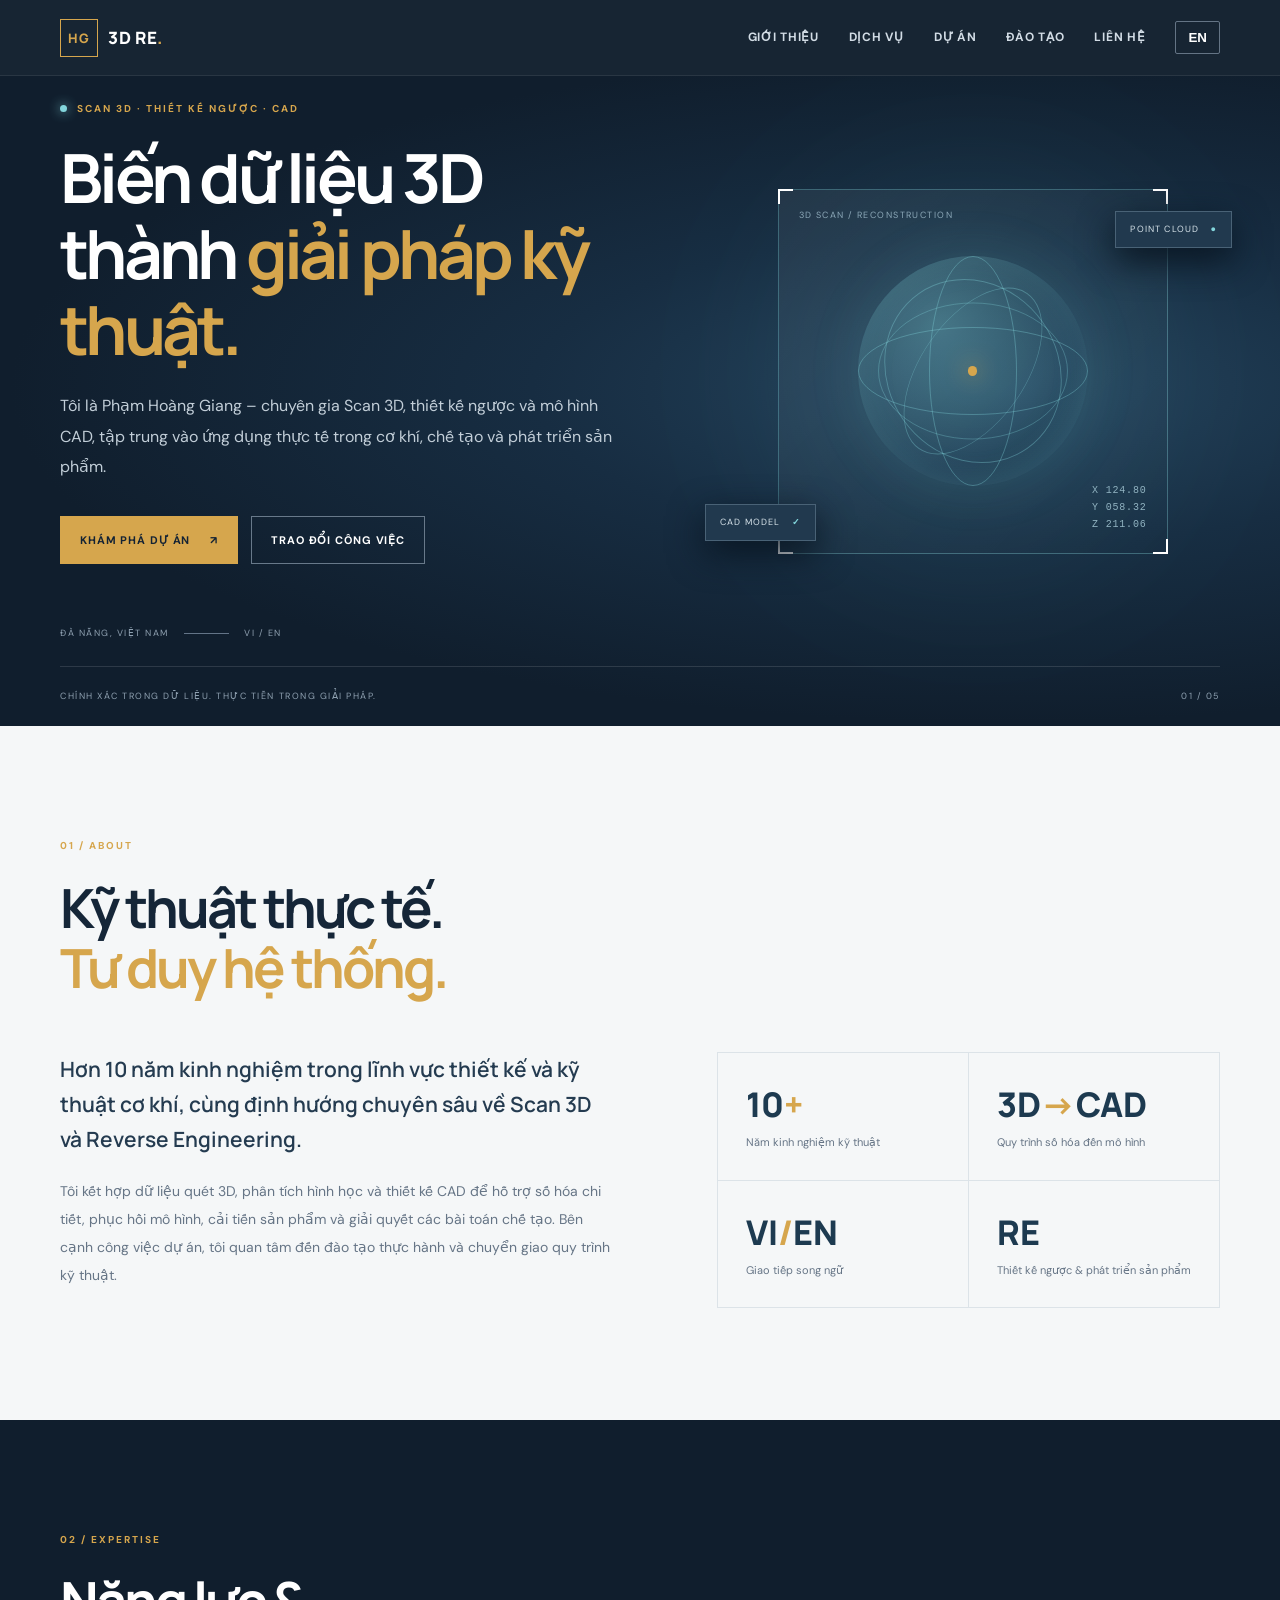
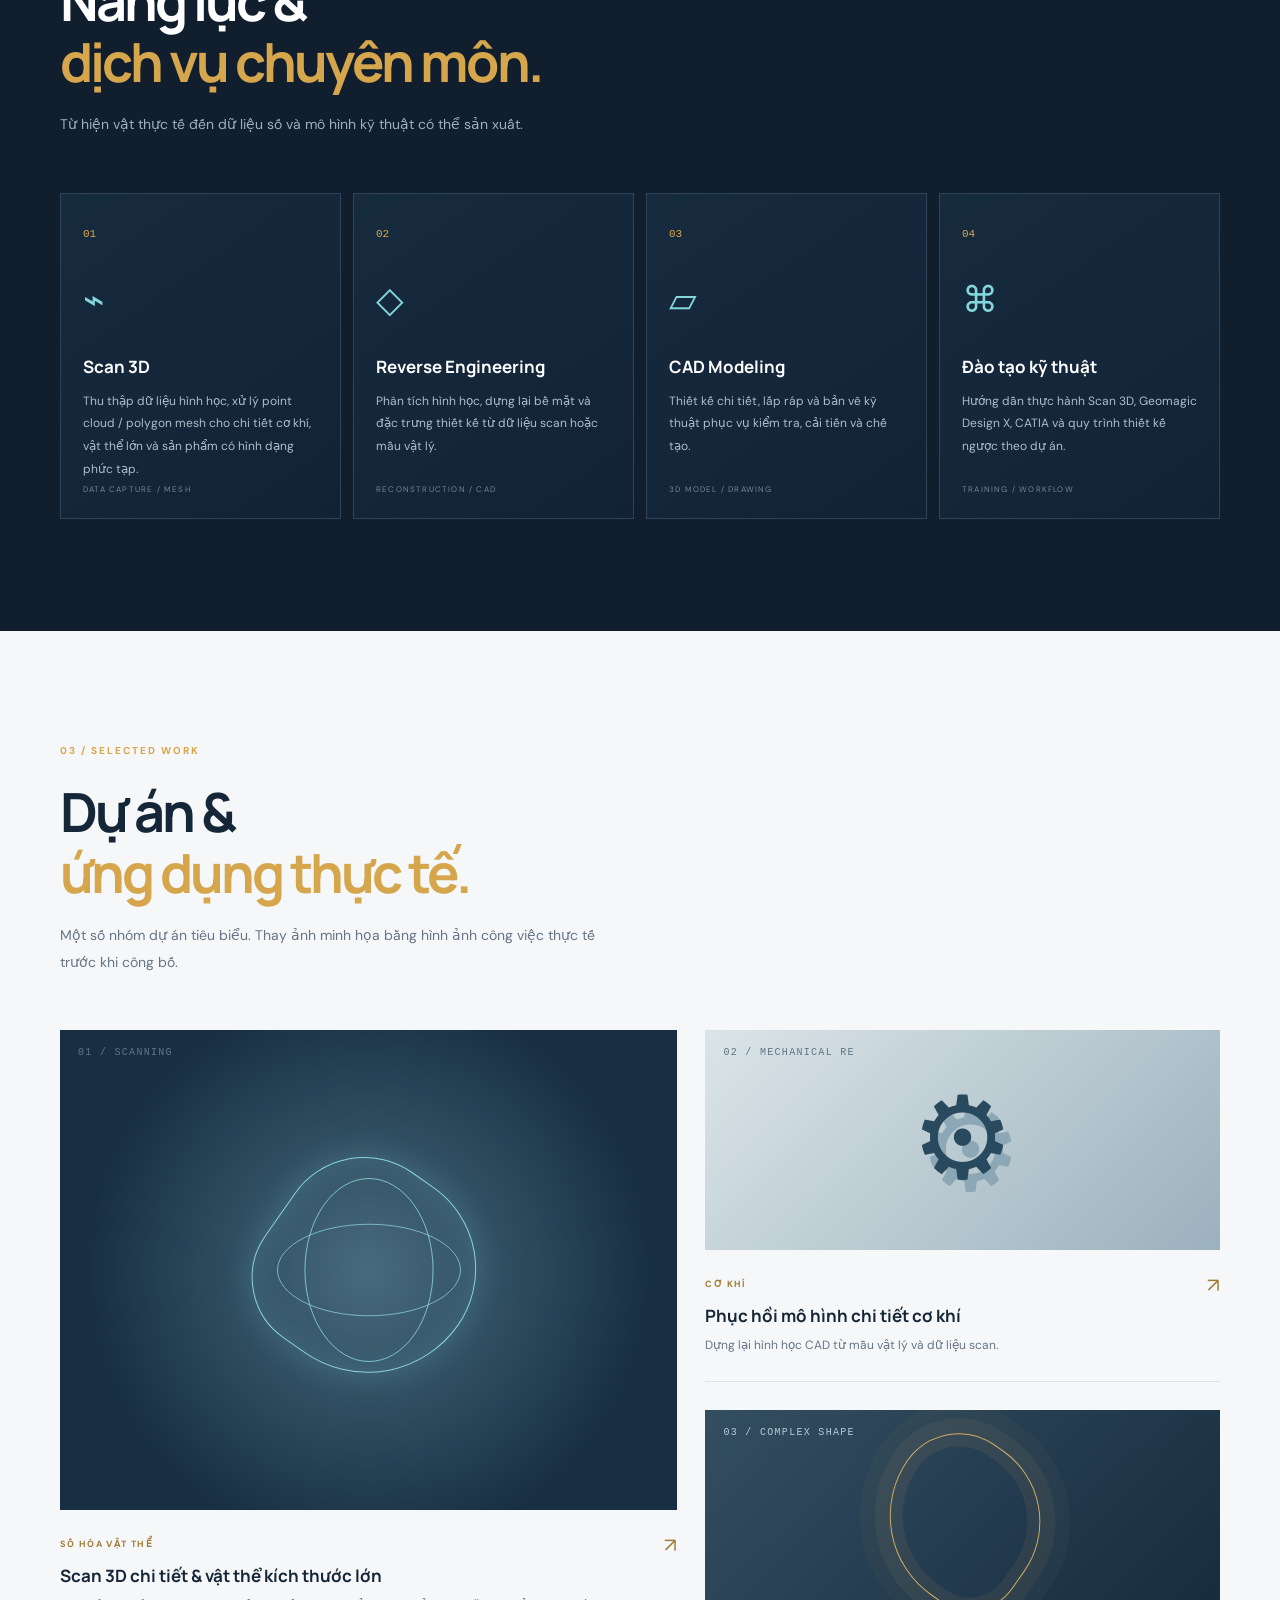
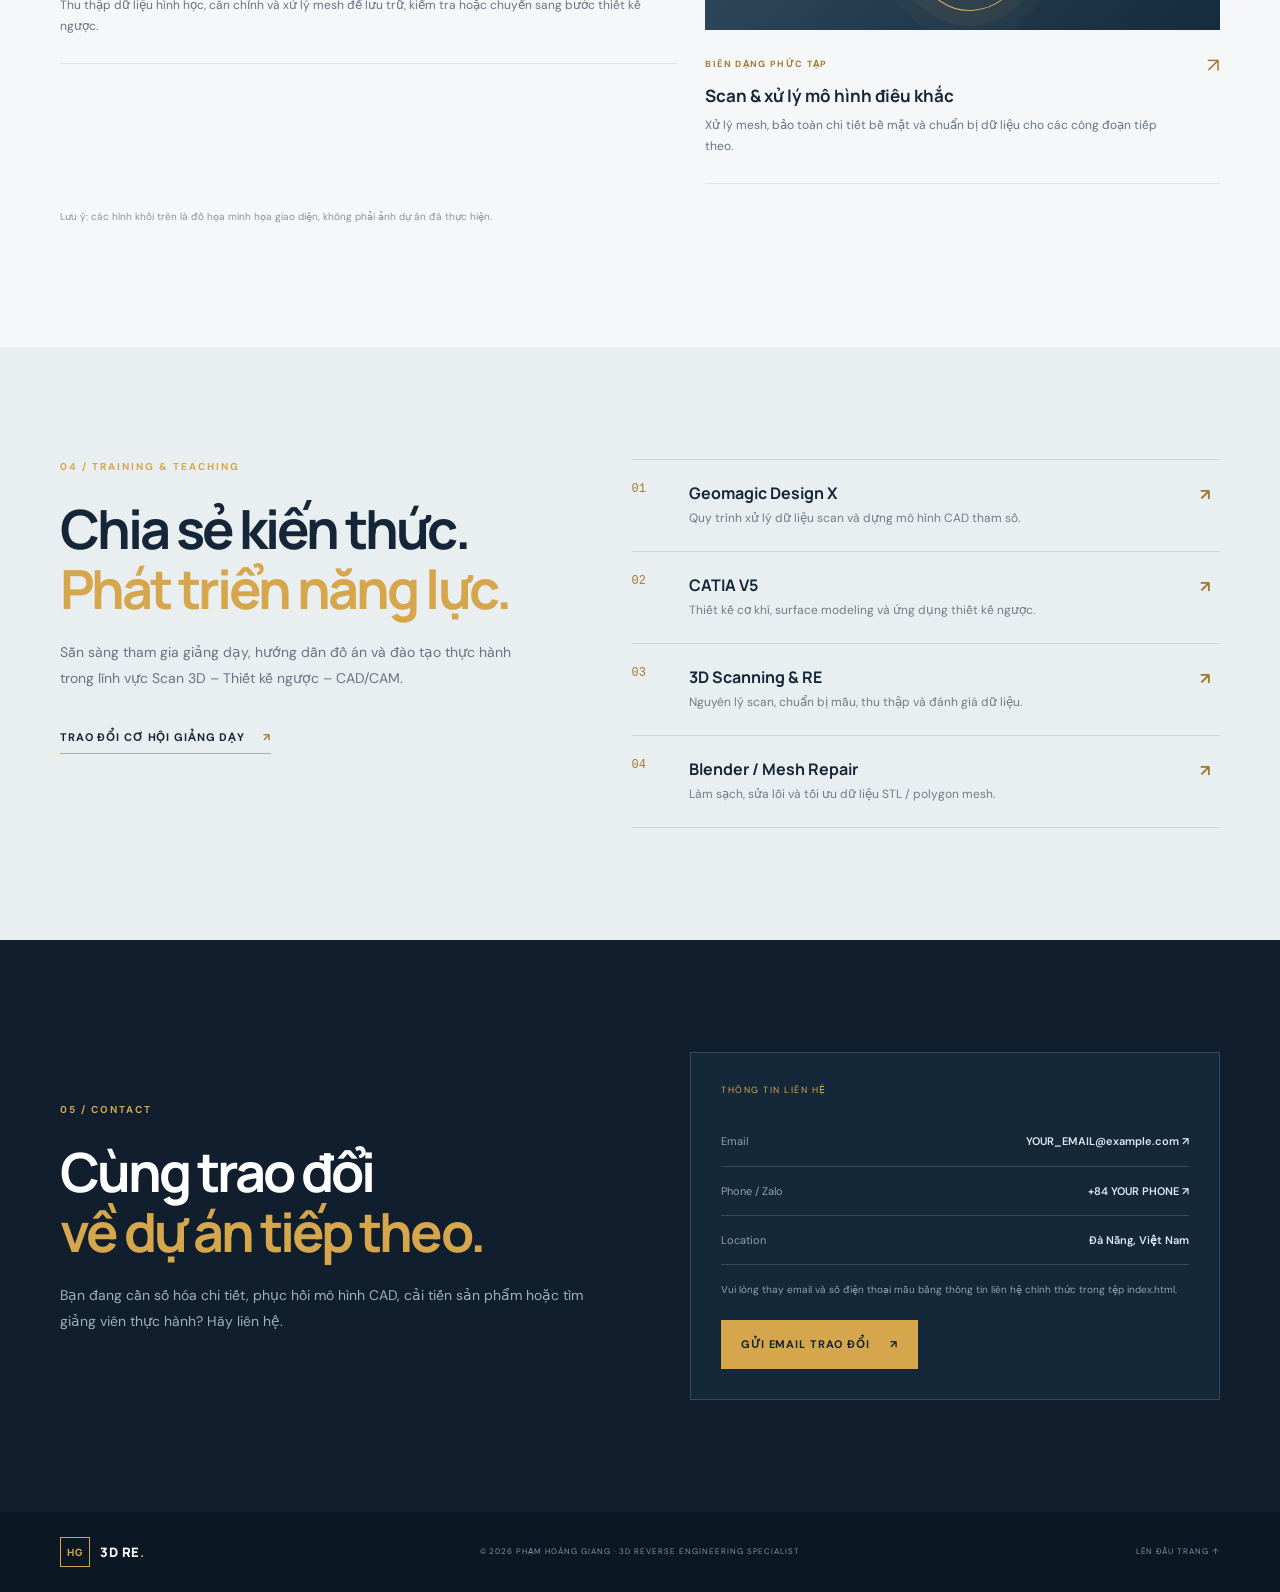
==== index.html @ a370a48d "Add files via upload" ====
<!DOCTYPE html>
<html lang="vi">
<head>
  <meta charset="UTF-8">
  <meta name="viewport" content="width=device-width, initial-scale=1.0">
  <meta name="description" content="3D Reverse Engineering Specialist – 3D scanning, reverse engineering, CAD modeling and technical training.">
  <meta name="theme-color" content="#101e2d">
  <title>3D Reverse Engineering Specialist | Phạm Hoàng Giang</title>
  <link rel="preconnect" href="https://fonts.googleapis.com">
  <link rel="preconnect" href="https://fonts.gstatic.com" crossorigin>
  <link href="https://fonts.googleapis.com/css2?family=DM+Sans:wght@400;500;600;700&family=Manrope:wght@400;500;600;700;800&display=swap" rel="stylesheet">
  <link rel="stylesheet" href="assets/css/style.css">
</head>
<body>
<header class="site-header">
  <nav class="nav container" aria-label="Main navigation">
    <a class="brand" href="#home"><span class="brand-mark">HG</span><span>3D RE<span class="brand-dot">.</span></span></a>
    <button class="menu-toggle" id="menuToggle" aria-label="Open menu" aria-expanded="false">☰</button>
    <div class="nav-links" id="navLinks">
      <a href="#about" data-i18n="navAbout">Giới thiệu</a>
      <a href="#services" data-i18n="navServices">Dịch vụ</a>
      <a href="#projects" data-i18n="navProjects">Dự án</a>
      <a href="#training" data-i18n="navTraining">Đào tạo</a>
      <a href="#contact" data-i18n="navContact">Liên hệ</a>
      <button class="lang-switch" id="langSwitch" aria-label="Switch language">EN</button>
    </div>
  </nav>
</header>

<main>
<section class="hero" id="home">
  <div class="hero-grid container">
    <div class="hero-copy">
      <p class="eyebrow"><span class="status-dot"></span><span data-i18n="heroEyebrow">SCAN 3D · THIẾT KẾ NGƯỢC · CAD</span></p>
      <h1 data-i18n="heroTitle">Biến dữ liệu 3D thành <em>giải pháp kỹ thuật.</em></h1>
      <p class="hero-lead" data-i18n="heroLead">Tôi là Phạm Hoàng Giang – chuyên gia Scan 3D, thiết kế ngược và mô hình CAD, tập trung vào ứng dụng thực tế trong cơ khí, chế tạo và phát triển sản phẩm.</p>
      <div class="hero-actions">
        <a class="btn btn-primary" href="#projects" data-i18n="heroCta1">Khám phá dự án <span>↗</span></a>
        <a class="btn btn-ghost" href="#contact" data-i18n="heroCta2">Trao đổi công việc</a>
      </div>
      <div class="hero-meta"><span>ĐÀ NẴNG, VIỆT NAM</span><span class="meta-line"></span><span>VI / EN</span></div>
    </div>
    <div class="hero-visual" aria-label="Abstract 3D engineering illustration">
      <div class="visual-glow"></div>
      <div class="scan-frame">
        <div class="scan-label">3D SCAN / RECONSTRUCTION</div>
        <div class="wire-sphere">
          <div class="sphere-ring ring-a"></div><div class="sphere-ring ring-b"></div><div class="sphere-ring ring-c"></div>
          <div class="sphere-core"></div>
        </div>
        <div class="scan-coordinates">X 124.80<br>Y 058.32<br>Z 211.06</div>
        <div class="scan-corner corner-a"></div><div class="scan-corner corner-b"></div><div class="scan-corner corner-c"></div><div class="scan-corner corner-d"></div>
      </div>
      <div class="floating-tag tag-top">POINT CLOUD <b>●</b></div>
      <div class="floating-tag tag-bottom">CAD MODEL <b>✓</b></div>
    </div>
  </div>
  <div class="hero-bottom container"><span data-i18n="heroBottom">CHÍNH XÁC TRONG DỮ LIỆU. THỰC TIỄN TRONG GIẢI PHÁP.</span><span>01 / 05</span></div>
</section>

<section class="section container" id="about">
  <div class="section-heading"><p class="eyebrow">01 / ABOUT</p><h2 data-i18n="aboutTitle">Kỹ thuật thực tế.<br><em>Tư duy hệ thống.</em></h2></div>
  <div class="about-layout">
    <div class="about-intro"><p class="large-copy" data-i18n="aboutLead">Hơn 10 năm kinh nghiệm trong lĩnh vực thiết kế và kỹ thuật cơ khí, cùng định hướng chuyên sâu về Scan 3D và Reverse Engineering.</p><p data-i18n="aboutBody">Tôi kết hợp dữ liệu quét 3D, phân tích hình học và thiết kế CAD để hỗ trợ số hóa chi tiết, phục hồi mô hình, cải tiến sản phẩm và giải quyết các bài toán chế tạo. Bên cạnh công việc dự án, tôi quan tâm đến đào tạo thực hành và chuyển giao quy trình kỹ thuật.</p></div>
    <div class="about-facts">
      <div class="fact"><strong>10<span>+</span></strong><small data-i18n="factYears">Năm kinh nghiệm kỹ thuật</small></div>
      <div class="fact"><strong>3D<span>→</span>CAD</strong><small data-i18n="factWorkflow">Quy trình số hóa đến mô hình</small></div>
      <div class="fact"><strong>VI<span>/</span>EN</strong><small data-i18n="factLanguage">Giao tiếp song ngữ</small></div>
      <div class="fact"><strong>RE</strong><small data-i18n="factFocus">Thiết kế ngược & phát triển sản phẩm</small></div>
    </div>
  </div>
</section>

<section class="section section-dark" id="services">
  <div class="container">
    <div class="section-heading light"><p class="eyebrow">02 / EXPERTISE</p><h2 data-i18n="servicesTitle">Năng lực &<br><em>dịch vụ chuyên môn.</em></h2><p class="section-sub" data-i18n="servicesSub">Từ hiện vật thực tế đến dữ liệu số và mô hình kỹ thuật có thể sản xuất.</p></div>
    <div class="service-grid">
      <article class="service-card"><span class="service-number">01</span><div class="service-icon">⌁</div><h3 data-i18n="service1Title">Scan 3D</h3><p data-i18n="service1Body">Thu thập dữ liệu hình học, xử lý point cloud / polygon mesh cho chi tiết cơ khí, vật thể lớn và sản phẩm có hình dạng phức tạp.</p><span class="service-foot">DATA CAPTURE / MESH</span></article>
      <article class="service-card"><span class="service-number">02</span><div class="service-icon">◇</div><h3 data-i18n="service2Title">Reverse Engineering</h3><p data-i18n="service2Body">Phân tích hình học, dựng lại bề mặt và đặc trưng thiết kế từ dữ liệu scan hoặc mẫu vật lý.</p><span class="service-foot">RECONSTRUCTION / CAD</span></article>
      <article class="service-card"><span class="service-number">03</span><div class="service-icon">▱</div><h3 data-i18n="service3Title">CAD Modeling</h3><p data-i18n="service3Body">Thiết kế chi tiết, lắp ráp và bản vẽ kỹ thuật phục vụ kiểm tra, cải tiến và chế tạo.</p><span class="service-foot">3D MODEL / DRAWING</span></article>
      <article class="service-card"><span class="service-number">04</span><div class="service-icon">⌘</div><h3 data-i18n="service4Title">Đào tạo kỹ thuật</h3><p data-i18n="service4Body">Hướng dẫn thực hành Scan 3D, Geomagic Design X, CATIA và quy trình thiết kế ngược theo dự án.</p><span class="service-foot">TRAINING / WORKFLOW</span></article>
    </div>
  </div>
</section>

<section class="section container" id="projects">
  <div class="section-heading"><p class="eyebrow">03 / SELECTED WORK</p><h2 data-i18n="projectsTitle">Dự án &<br><em>ứng dụng thực tế.</em></h2><p class="section-sub" data-i18n="projectsSub">Một số nhóm dự án tiêu biểu. Thay ảnh minh họa bằng hình ảnh công việc thực tế trước khi công bố.</p></div>
  <div class="project-grid">
    <article class="project-card project-wide"><div class="project-art art-scan"><span class="art-caption">01 / SCANNING</span><div class="mesh-object"></div></div><div class="project-info"><div><span class="project-type" data-i18n="projectType1">SỐ HÓA VẬT THỂ</span><h3 data-i18n="project1Title">Scan 3D chi tiết & vật thể kích thước lớn</h3><p data-i18n="project1Body">Thu thập dữ liệu hình học, căn chỉnh và xử lý mesh để lưu trữ, kiểm tra hoặc chuyển sang bước thiết kế ngược.</p></div><span class="project-arrow">↗</span></div></article>
    <article class="project-card"><div class="project-art art-gear"><span class="art-caption">02 / MECHANICAL RE</span><div class="gear-shape">⚙</div></div><div class="project-info"><div><span class="project-type" data-i18n="projectType2">CƠ KHÍ</span><h3 data-i18n="project2Title">Phục hồi mô hình chi tiết cơ khí</h3><p data-i18n="project2Body">Dựng lại hình học CAD từ mẫu vật lý và dữ liệu scan.</p></div><span class="project-arrow">↗</span></div></article>
    <article class="project-card"><div class="project-art art-sculpt"><span class="art-caption">03 / COMPLEX SHAPE</span><div class="sculpt-lines"></div></div><div class="project-info"><div><span class="project-type" data-i18n="projectType3">BIÊN DẠNG PHỨC TẠP</span><h3 data-i18n="project3Title">Scan & xử lý mô hình điêu khắc</h3><p data-i18n="project3Body">Xử lý mesh, bảo toàn chi tiết bề mặt và chuẩn bị dữ liệu cho các công đoạn tiếp theo.</p></div><span class="project-arrow">↗</span></div></article>
  </div>
  <p class="notice" data-i18n="projectNotice">Lưu ý: các hình khối trên là đồ họa minh họa giao diện, không phải ảnh dự án đã thực hiện.</p>
</section>

<section class="section training-section" id="training">
  <div class="container training-layout">
    <div><p class="eyebrow">04 / TRAINING & TEACHING</p><h2 data-i18n="trainingTitle">Chia sẻ kiến thức.<br><em>Phát triển năng lực.</em></h2><p class="section-sub" data-i18n="trainingLead">Sẵn sàng tham gia giảng dạy, hướng dẫn đồ án và đào tạo thực hành trong lĩnh vực Scan 3D – Thiết kế ngược – CAD/CAM.</p><a class="text-link" href="#contact" data-i18n="trainingCta">Trao đổi cơ hội giảng dạy <span>↗</span></a></div>
    <div class="training-list">
      <div class="training-item"><span>01</span><div><h3>Geomagic Design X</h3><p data-i18n="train1">Quy trình xử lý dữ liệu scan và dựng mô hình CAD tham số.</p></div><b>↗</b></div>
      <div class="training-item"><span>02</span><div><h3>CATIA V5</h3><p data-i18n="train2">Thiết kế cơ khí, surface modeling và ứng dụng thiết kế ngược.</p></div><b>↗</b></div>
      <div class="training-item"><span>03</span><div><h3>3D Scanning & RE</h3><p data-i18n="train3">Nguyên lý scan, chuẩn bị mẫu, thu thập và đánh giá dữ liệu.</p></div><b>↗</b></div>
      <div class="training-item"><span>04</span><div><h3>Blender / Mesh Repair</h3><p data-i18n="train4">Làm sạch, sửa lỗi và tối ưu dữ liệu STL / polygon mesh.</p></div><b>↗</b></div>
    </div>
  </div>
</section>

<section class="section section-dark contact-section" id="contact">
  <div class="container contact-layout">
    <div><p class="eyebrow">05 / CONTACT</p><h2 data-i18n="contactTitle">Cùng trao đổi<br><em>về dự án tiếp theo.</em></h2><p class="section-sub" data-i18n="contactLead">Bạn đang cần số hóa chi tiết, phục hồi mô hình CAD, cải tiến sản phẩm hoặc tìm giảng viên thực hành? Hãy liên hệ.</p></div>
    <div class="contact-panel">
      <p class="contact-label" data-i18n="contactInfo">THÔNG TIN LIÊN HỆ</p>
      <a class="contact-line" href="mailto:YOUR_EMAIL@example.com"><span>Email</span><b>YOUR_EMAIL@example.com ↗</b></a>
      <a class="contact-line" href="tel:+84YOURPHONE"><span>Phone / Zalo</span><b>+84 YOUR PHONE ↗</b></a>
      <div class="contact-line"><span>Location</span><b>Đà Nẵng, Việt Nam</b></div>
      <p class="contact-hint" data-i18n="contactHint">Vui lòng thay email và số điện thoại mẫu bằng thông tin liên hệ chính thức trong tệp index.html.</p>
      <a class="btn btn-primary" href="mailto:YOUR_EMAIL@example.com" data-i18n="contactCta">Gửi email trao đổi <span>↗</span></a>
    </div>
  </div>
</section>
</main>
<footer class="footer"><div class="container footer-inner"><a class="brand" href="#home"><span class="brand-mark">HG</span><span>3D RE<span class="brand-dot">.</span></span></a><span>© <span id="year"></span> PHẠM HOÀNG GIANG · 3D REVERSE ENGINEERING SPECIALIST</span><a href="#home" data-i18n="backTop">LÊN ĐẦU TRANG ↑</a></div></footer>
<script src="assets/js/main.js"></script>
</body>
</html>
---- assets/css/style.css ----
@import url('https://fonts.googleapis.com/css2?family=DM+Sans:wght@400;500;600;700&family=Manrope:wght@400;500;600;700;800&display=swap');
:root{--navy:#101e2d;--navy2:#172a3d;--ink:#152638;--muted:#667586;--paper:#f5f7f8;--line:#dce3e8;--gold:#d6a64d;--cyan:#83d6dc;--white:#fff}
*{box-sizing:border-box}html{scroll-behavior:smooth;scroll-padding-top:85px}body{margin:0;background:var(--paper);color:var(--ink);font-family:'DM Sans',sans-serif;line-height:1.65}a{color:inherit;text-decoration:none}.container{width:min(1160px,calc(100% - 48px));margin:auto}.site-header{height:76px;position:sticky;top:0;z-index:20;background:rgba(16,30,45,.97);backdrop-filter:blur(14px);border-bottom:1px solid rgba(255,255,255,.08)}.nav{height:100%;display:flex;align-items:center;justify-content:space-between}.brand{display:flex;align-items:center;gap:10px;color:#fff;font:800 17px Manrope,sans-serif;letter-spacing:.04em}.brand-mark{display:grid;place-items:center;width:38px;height:38px;border:1px solid var(--gold);color:var(--gold);font-size:13px}.brand-dot{color:var(--gold)}.nav-links{display:flex;align-items:center;gap:30px;color:#d2dce5;font-size:12px;font-weight:700;letter-spacing:.06em;text-transform:uppercase}.nav-links a:hover{color:var(--gold)}.lang-switch{background:transparent;border:1px solid #647485;color:#fff;border-radius:2px;padding:8px 12px;font-weight:700;cursor:pointer}.menu-toggle{display:none;background:none;border:0;color:#fff;font-size:25px}.hero{background:radial-gradient(ellipse at 78% 48%,#23415a 0%,#172d42 33%,#101e2d 70%);color:#fff;min-height:650px;position:relative;overflow:hidden}.hero-grid{display:grid;grid-template-columns:1.1fr .9fr;align-items:center;min-height:590px;gap:60px}.eyebrow{font-size:10px;letter-spacing:.2em;font-weight:700;color:var(--gold);margin:0 0 22px}.status-dot{display:inline-block;width:7px;height:7px;background:var(--cyan);border-radius:50%;margin-right:10px;box-shadow:0 0 12px var(--cyan)}h1,h2,h3,p{margin-top:0}h1,h2{font-family:Manrope,sans-serif;letter-spacing:-.055em;line-height:1.12}h1{font-size:clamp(42px,5.3vw,70px);max-width:690px;margin-bottom:24px}h1 em,h2 em{font-style:normal;color:var(--gold)}.hero-lead{max-width:570px;color:#c2ced8;font-size:16px;line-height:1.9}.hero-actions{display:flex;gap:13px;margin-top:34px;flex-wrap:wrap}.btn{display:inline-flex;align-items:center;justify-content:center;gap:20px;padding:14px 19px;font-size:11px;font-weight:700;letter-spacing:.08em;text-transform:uppercase;border:1px solid transparent;transition:.2s}.btn-primary{background:var(--gold);color:#142334}.btn-primary:hover{background:#e7bd70;transform:translateY(-2px)}.btn-ghost{border-color:#68798a;color:#fff}.btn-ghost:hover{border-color:var(--gold);color:var(--gold)}.hero-meta{display:flex;align-items:center;gap:15px;color:#8fa1b1;font-size:9px;letter-spacing:.17em;margin-top:62px}.meta-line{width:45px;height:1px;background:#637487}.hero-visual{height:430px;position:relative;display:grid;place-items:center}.visual-glow{position:absolute;width:350px;height:350px;border-radius:50%;background:#5bc4ce;filter:blur(100px);opacity:.12}.scan-frame{width:min(390px,100%);height:365px;border:1px solid rgba(131,214,220,.32);position:relative;background:linear-gradient(135deg,rgba(255,255,255,.06),rgba(255,255,255,0));display:grid;place-items:center}.scan-label{position:absolute;top:18px;left:20px;color:#8ca8b8;font-size:9px;letter-spacing:.16em}.wire-sphere{width:230px;height:230px;border-radius:50%;position:relative;background:radial-gradient(circle at 35% 30%,rgba(131,214,220,.3),rgba(35,86,112,.05) 65%);box-shadow:inset 0 0 35px rgba(131,214,220,.16),0 0 55px rgba(131,214,220,.1);overflow:hidden}.wire-sphere:before,.wire-sphere:after{content:"";position:absolute;inset:0;border-radius:50%;border:1px solid rgba(131,214,220,.5);transform:scaleX(.38)}.wire-sphere:after{transform:scaleY(.38)}.sphere-ring{position:absolute;inset:20px;border:1px solid rgba(131,214,220,.35);border-radius:50%;transform:rotate(35deg) scaleX(.55)}.ring-b{transform:rotate(90deg) scaleX(.72)}.ring-c{transform:rotate(-35deg) scaleX(.9)}.sphere-core{position:absolute;inset:48%;background:var(--gold);border-radius:50%;box-shadow:0 0 22px var(--gold)}.scan-coordinates{position:absolute;bottom:20px;right:20px;font:10px/1.7 monospace;color:#91b3c1;letter-spacing:.08em}.scan-corner{position:absolute;width:15px;height:15px;border-color:var(--gold)}.corner-a{top:-1px;left:-1px;border-top:2px solid;border-left:2px solid}.corner-b{top:-1px;right:-1px;border-top:2px solid;border-right:2px solid}.corner-c{bottom:-1px;left:-1px;border-bottom:2px solid;border-left:2px solid}.corner-d{bottom:-1px;right:-1px;border-bottom:2px solid;border-right:2px solid}.floating-tag{position:absolute;background:#21394e;border:1px solid #496276;padding:10px 14px;font-size:9px;letter-spacing:.13em;color:#d6e2e9;box-shadow:0 12px 35px #091521}.floating-tag b{color:var(--cyan);margin-left:8px}.tag-top{top:55px;right:-12px}.tag-bottom{bottom:45px;left:-20px}.hero-bottom{height:60px;display:flex;justify-content:space-between;align-items:center;border-top:1px solid rgba(255,255,255,.12);color:#8fa1b1;font-size:9px;letter-spacing:.17em}.section{padding-top:112px;padding-bottom:112px}.section-heading{max-width:680px;margin-bottom:55px}.section-heading h2,.training-layout h2,.contact-layout h2{font-size:clamp(36px,4.3vw,54px);margin-bottom:20px}.section-sub{color:var(--muted);max-width:570px;font-size:14px;line-height:1.9}.about-layout{display:grid;grid-template-columns:1.05fr .95fr;gap:100px}.large-copy{font:600 21px/1.65 Manrope,sans-serif;color:#243b50}.about-intro>p:last-child{font-size:14px;color:var(--muted);line-height:2}.about-facts{display:grid;grid-template-columns:1fr 1fr;gap:1px;background:var(--line);border:1px solid var(--line)}.fact{background:var(--paper);padding:28px}.fact strong{display:block;font:800 34px Manrope;color:#1d3a50}.fact strong span{color:var(--gold)}.fact small{display:block;color:var(--muted);font-size:11px;margin-top:6px}.section-dark{background:var(--navy);color:#fff}.light h2{color:#fff}.light .section-sub{color:#9eafbd}.service-grid{display:grid;grid-template-columns:repeat(4,1fr);gap:12px}.service-card{min-height:300px;padding:25px 22px;border:1px solid #304459;position:relative;background:linear-gradient(145deg,#172b3e,#122235);transition:.25s}.service-card:hover{border-color:var(--gold);transform:translateY(-5px)}.service-number{font:11px monospace;color:var(--gold)}.service-icon{font-size:36px;color:var(--cyan);margin:25px 0}.service-card h3{font:700 17px Manrope;margin-bottom:12px}.service-card p{font-size:12px;line-height:1.9;color:#aebdca}.service-foot{position:absolute;bottom:22px;left:22px;color:#71889b;font-size:8px;letter-spacing:.15em}.project-grid{display:grid;grid-template-columns:1.2fr 1fr;gap:28px}.project-wide{grid-row:span 2}.project-art{height:220px;position:relative;overflow:hidden;background:#dce5e9;display:grid;place-items:center}.project-wide .project-art{height:480px}.art-caption{position:absolute;top:17px;left:18px;font:10px monospace;letter-spacing:.13em;color:#607587;z-index:2}.art-scan{background:radial-gradient(circle at 50% 50%,#476b7d,#182f43 72%)}.mesh-object{width:210px;height:210px;border:1px solid #8bd6da;border-radius:46% 54% 60% 40%;transform:rotate(35deg);box-shadow:0 0 30px #7ed1d533,inset 0 0 35px #7ed1d533;position:relative}.mesh-object:before,.mesh-object:after{content:"";position:absolute;inset:12px;border:1px solid #8bd6da;border-radius:50%;transform:rotate(55deg) scaleX(.5)}.mesh-object:after{transform:rotate(-35deg) scaleX(.7)}.art-gear{background:linear-gradient(135deg,#dbe5e8,#9bb1bd)}.gear-shape{font-size:115px;color:#28495e;text-shadow:8px 12px 0 #8ca7b5}.art-sculpt{background:linear-gradient(135deg,#344e61,#152b3e)}.art-sculpt .art-caption{color:#b7cbd5}.sculpt-lines{width:160px;height:160px;border:1px solid #d4ad65;border-radius:42% 58% 35% 65%;box-shadow:inset 0 0 0 12px #d4ad6515,0 0 0 15px #d4ad6510,0 0 0 30px #d4ad6508;transform:rotate(35deg)}.project-info{display:flex;justify-content:space-between;gap:20px;padding:19px 0 25px;border-bottom:1px solid var(--line)}.project-type{font-size:9px;letter-spacing:.15em;color:#a27b35;font-weight:700}.project-info h3{font:700 17px Manrope;margin:8px 0}.project-info p{font-size:12px;color:var(--muted);margin:0;line-height:1.8}.project-arrow{font-size:20px;color:#a27b35}.notice{font-size:10px;color:#8795a0;margin-top:25px}.training-section{background:#e9eef0}.training-layout{display:grid;grid-template-columns:.9fr 1.1fr;gap:90px}.training-layout h2{color:var(--ink)}.text-link{display:inline-block;margin-top:22px;border-bottom:1px solid var(--gold);padding-bottom:7px;font-size:11px;font-weight:700;letter-spacing:.08em;text-transform:uppercase}.text-link span{color:#a27b35;margin-left:14px}.training-list{border-top:1px solid #cbd5db}.training-item{display:grid;grid-template-columns:42px 1fr 20px;gap:15px;padding:22px 0;border-bottom:1px solid #cbd5db;align-items:start}.training-item>span{font:12px monospace;color:#a27b35}.training-item h3{font:700 16px Manrope;margin:0 0 5px}.training-item p{font-size:12px;color:#6e7e89;margin:0}.training-item>b{color:#a27b35}.contact-layout{display:grid;grid-template-columns:1fr 1fr;gap:100px;align-items:center}.contact-layout .section-sub{color:#9eafbd}.contact-panel{border:1px solid #34495d;padding:30px;background:#14283a}.contact-label{font-size:9px;letter-spacing:.17em;color:var(--gold);margin-bottom:20px}.contact-line{display:flex;justify-content:space-between;gap:15px;padding:15px 0;border-bottom:1px solid #34495d;font-size:11px}.contact-line span{color:#8fa1b1}.contact-line b{font-weight:600;color:#e0e8ee;text-align:right}.contact-hint{font-size:10px;color:#8fa1b1;margin:17px 0 22px}.footer{background:#0b1722;color:#8294a3;padding:25px 0}.footer-inner{display:flex;align-items:center;justify-content:space-between;gap:20px}.footer-inner>span,.footer-inner>a:last-child{font-size:8px;letter-spacing:.12em}.footer-inner .brand{font-size:13px}.footer-inner .brand-mark{width:30px;height:30px;font-size:10px}
@media(max-width:850px){.nav-links{gap:16px}.hero-grid{gap:25px}.service-grid{grid-template-columns:repeat(2,1fr)}.about-layout,.training-layout,.contact-layout{gap:45px}.project-grid{gap:20px}}
@media(max-width:650px){.container{width:min(100% - 34px,540px)}.site-header{height:66px}.menu-toggle{display:block}.nav-links{display:none;position:absolute;top:66px;left:0;right:0;background:#101e2d;padding:22px 24px 28px;flex-direction:column;align-items:flex-start;border-top:1px solid #304459}.nav-links.open{display:flex}.hero-grid{grid-template-columns:1fr;padding-top:65px;padding-bottom:25px}.hero{min-height:auto}.hero-visual{height:330px;margin-top:5px}.scan-frame{height:300px;width:310px}.wire-sphere{width:190px;height:190px}.tag-top{right:0}.tag-bottom{left:0}.hero-meta{margin-top:35px}.hero-bottom{height:55px;font-size:7px}.section{padding-top:78px;padding-bottom:78px}.section-heading{margin-bottom:35px}.about-layout,.training-layout,.contact-layout{grid-template-columns:1fr;gap:35px}.large-copy{font-size:18px}.fact{padding:20px}.fact strong{font-size:28px}.service-grid{grid-template-columns:1fr 1fr;gap:8px}.service-card{padding:18px 15px;min-height:290px}.service-foot{left:15px;font-size:7px}.project-grid{grid-template-columns:1fr}.project-wide{grid-row:auto}.project-wide .project-art{height:280px}.project-art{height:210px}.footer-inner{flex-wrap:wrap}.footer-inner>span{order:3;width:100%;line-height:1.8}.contact-line{flex-direction:column;gap:5px}.contact-line b{text-align:left}}
@media(max-width:390px){h1{font-size:39px}.service-grid{grid-template-columns:1fr}.service-card{min-height:245px}.service-icon{margin:16px 0}.hero-actions .btn{width:100%}}
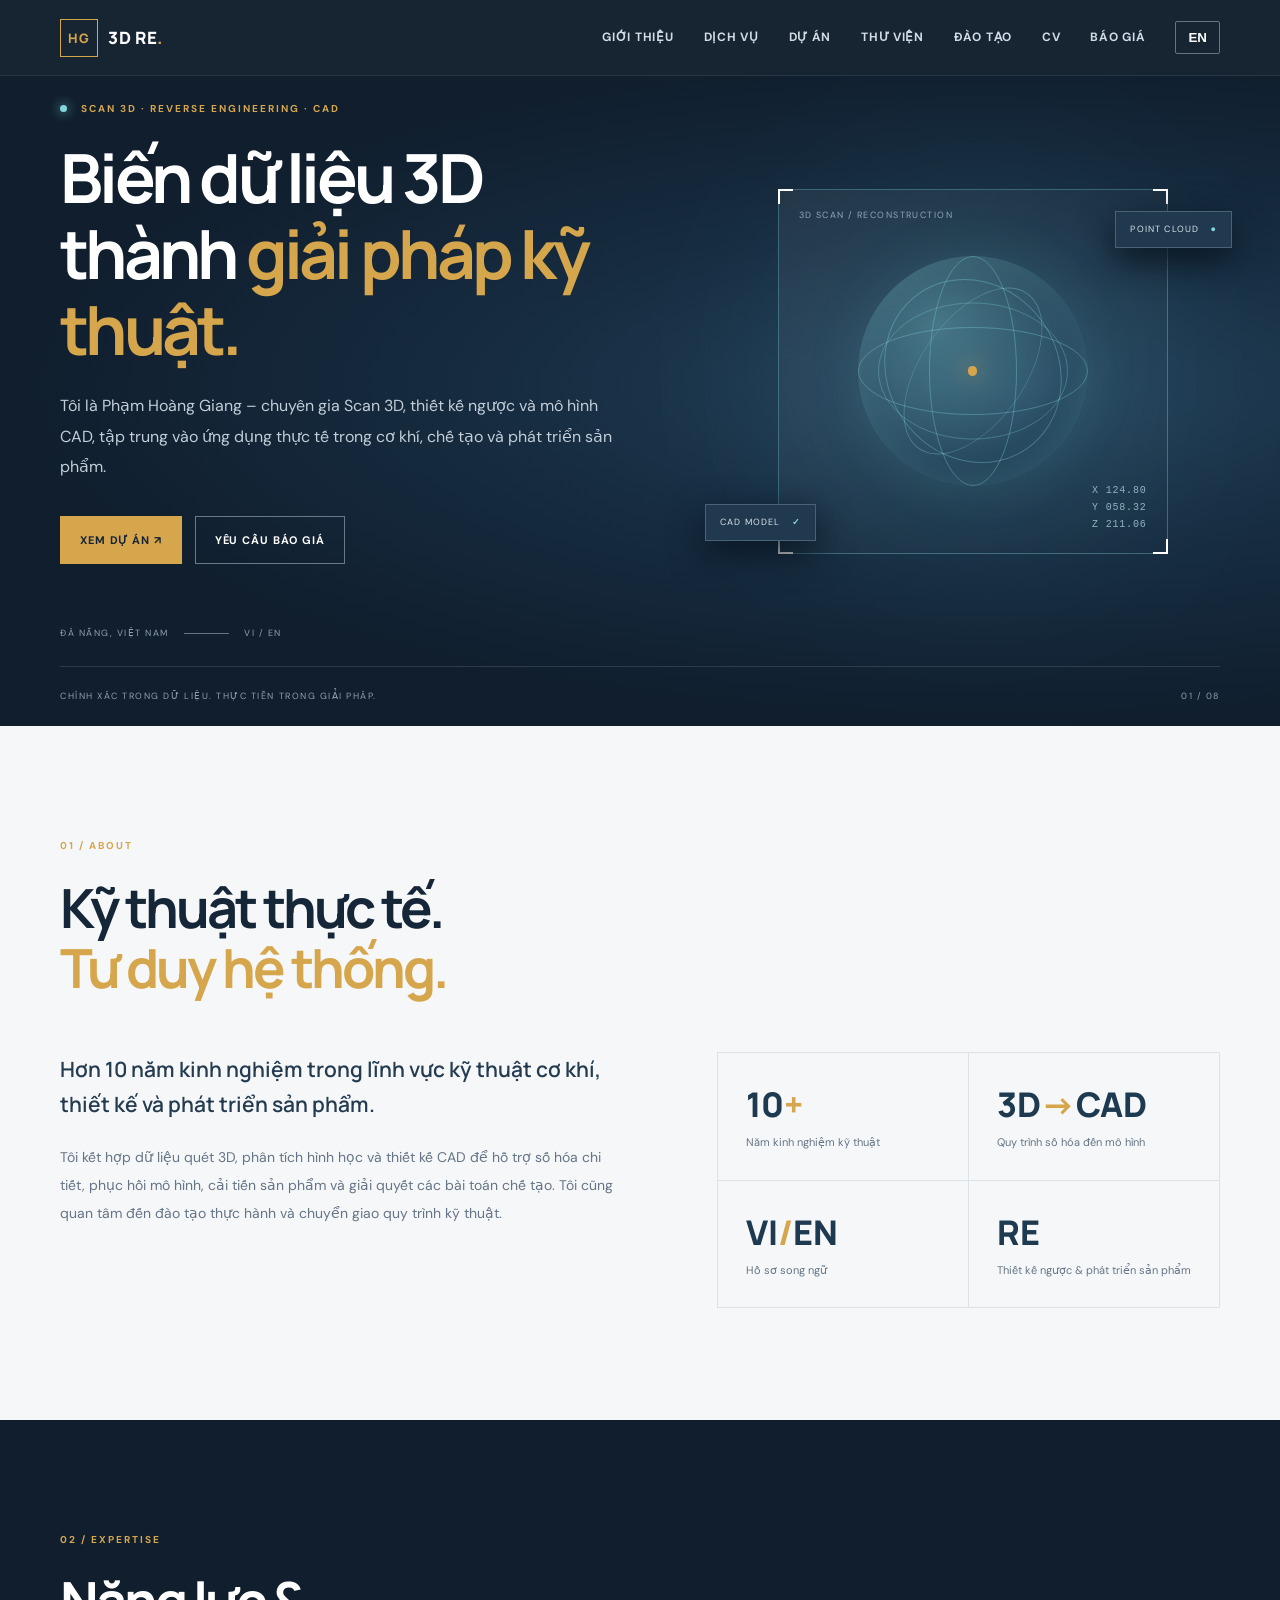
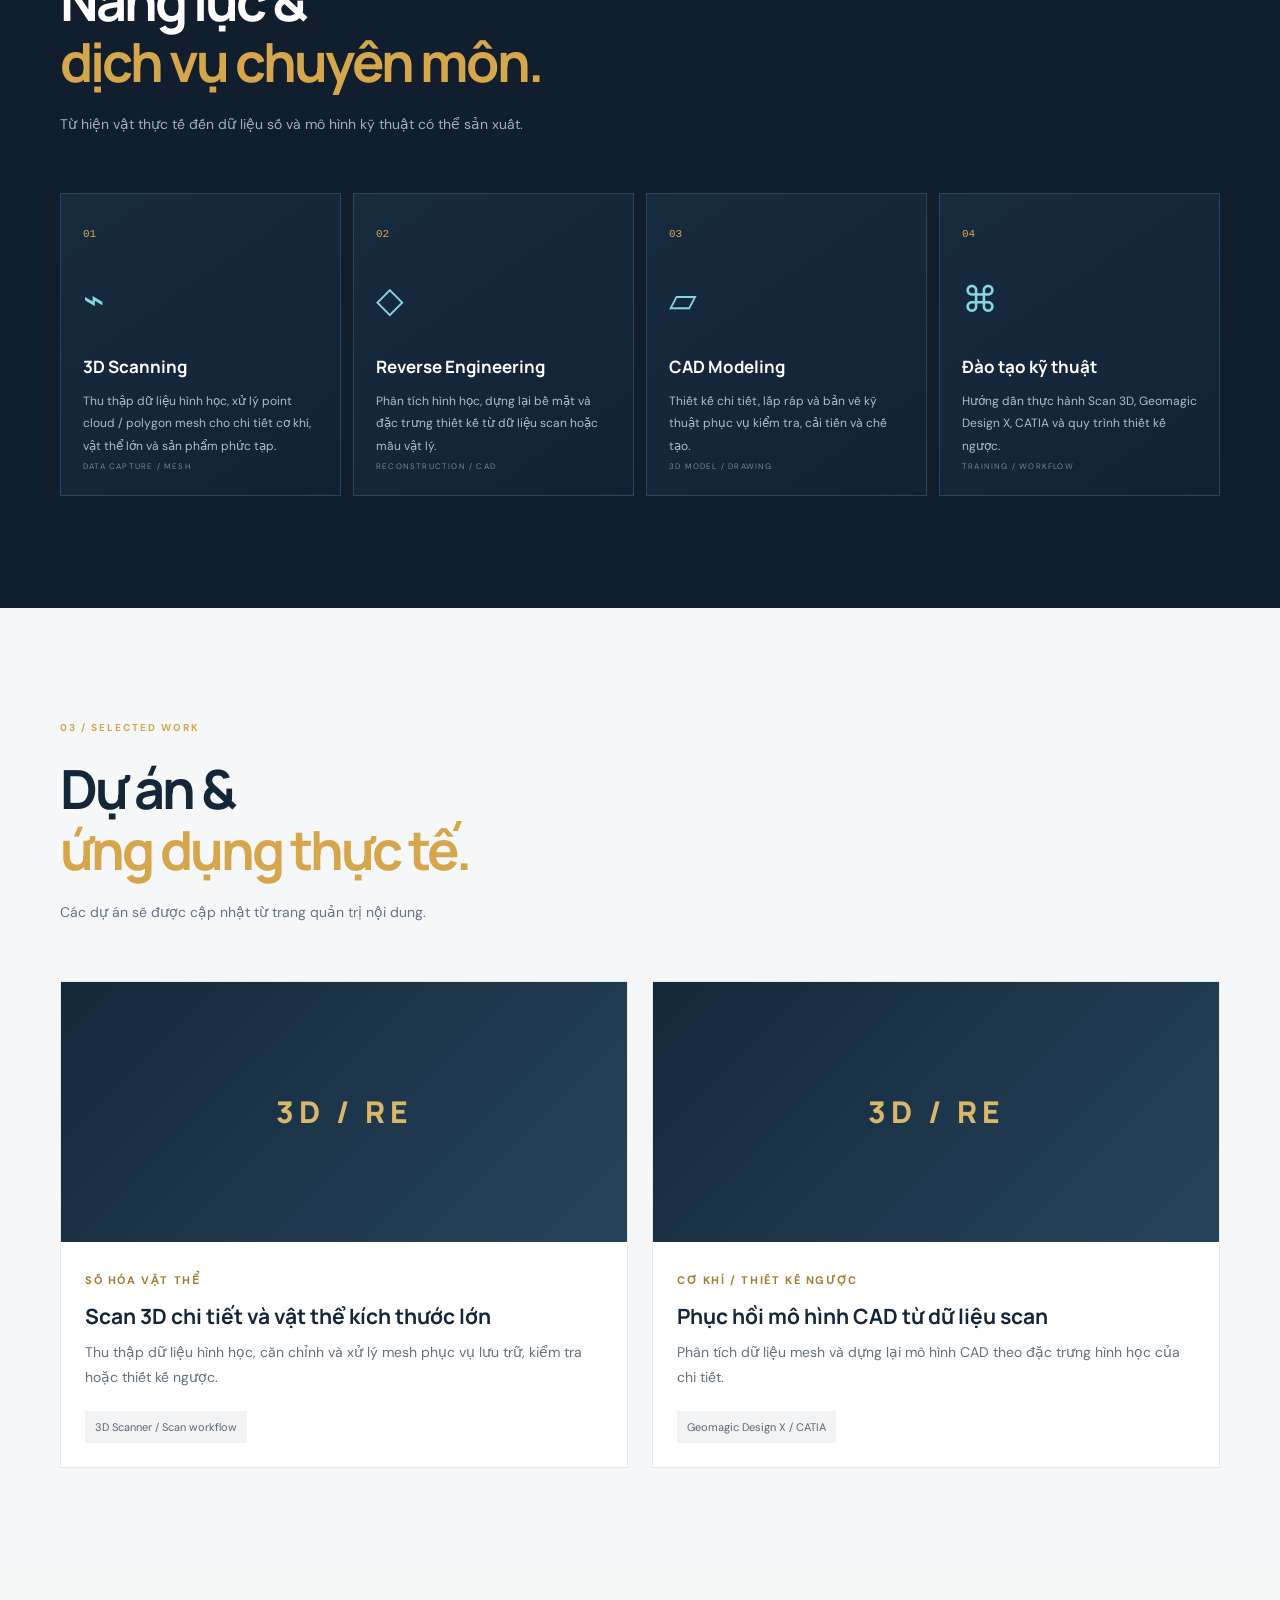
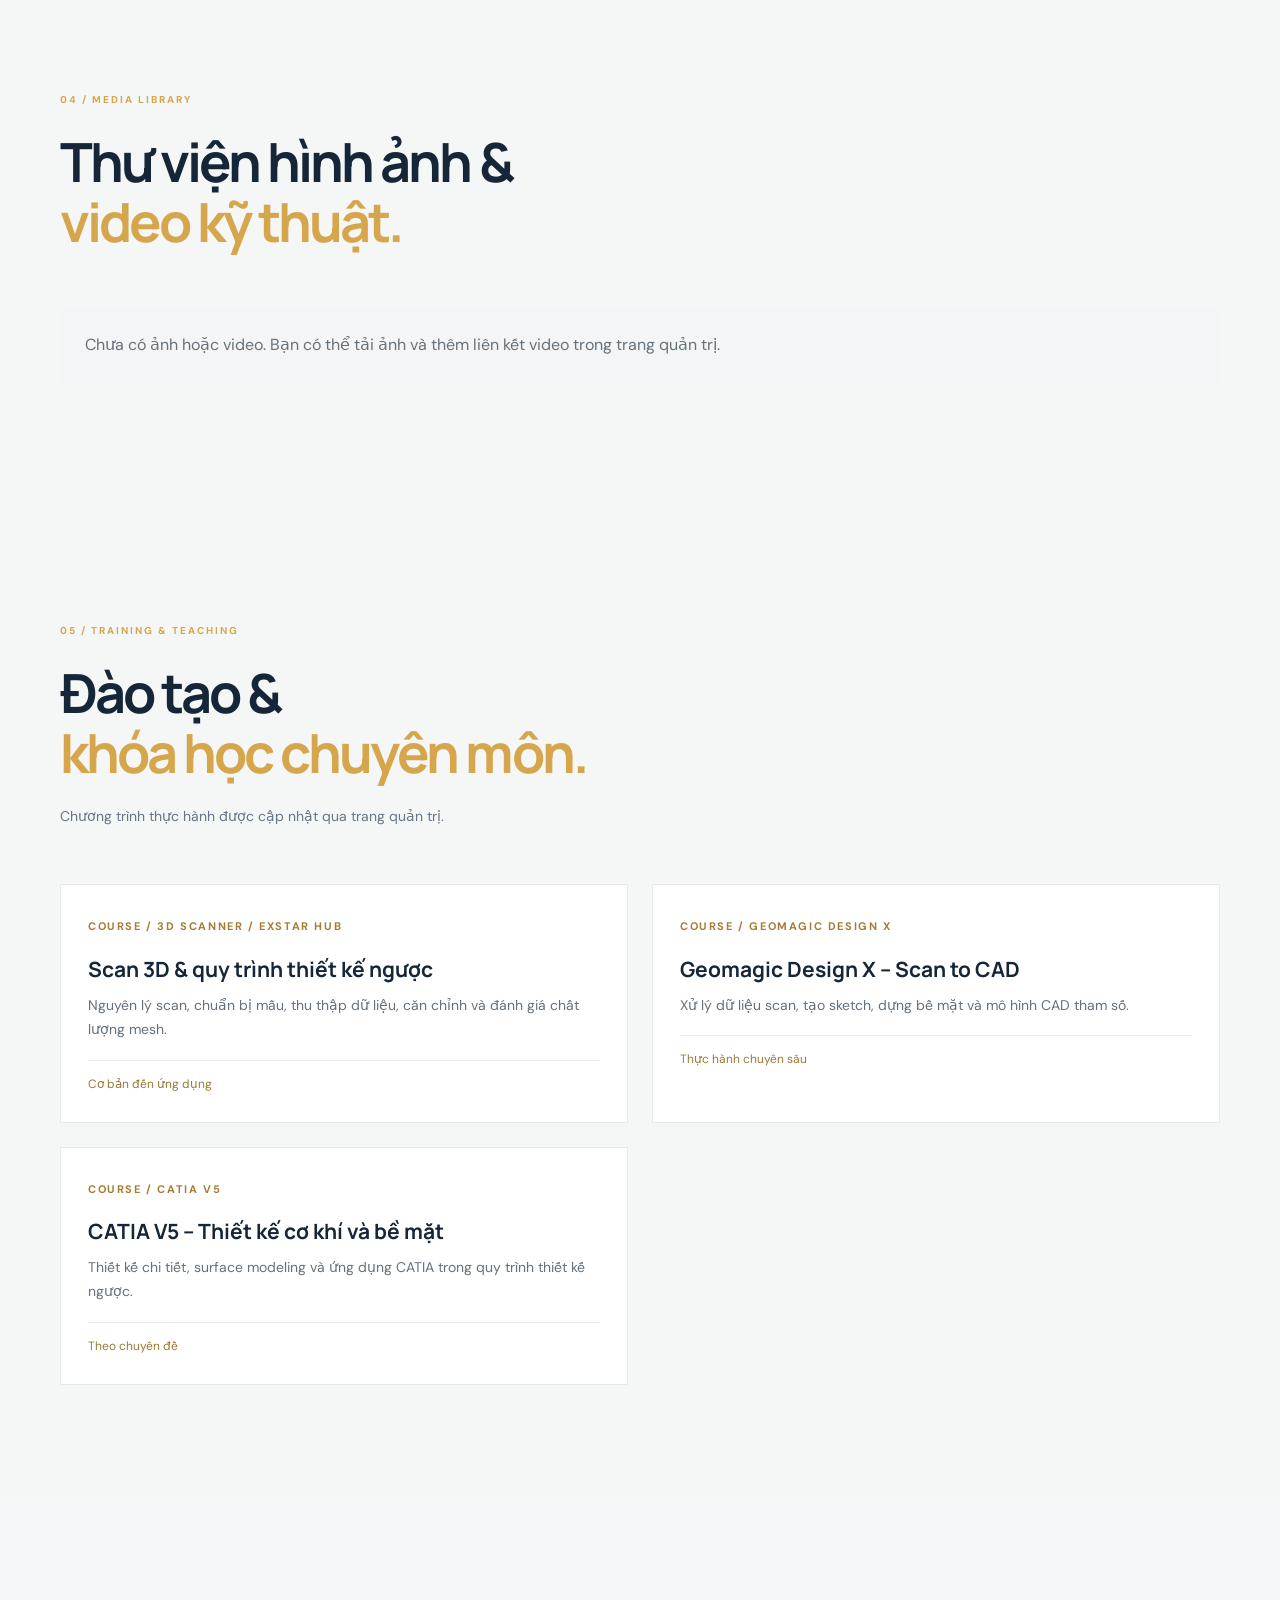
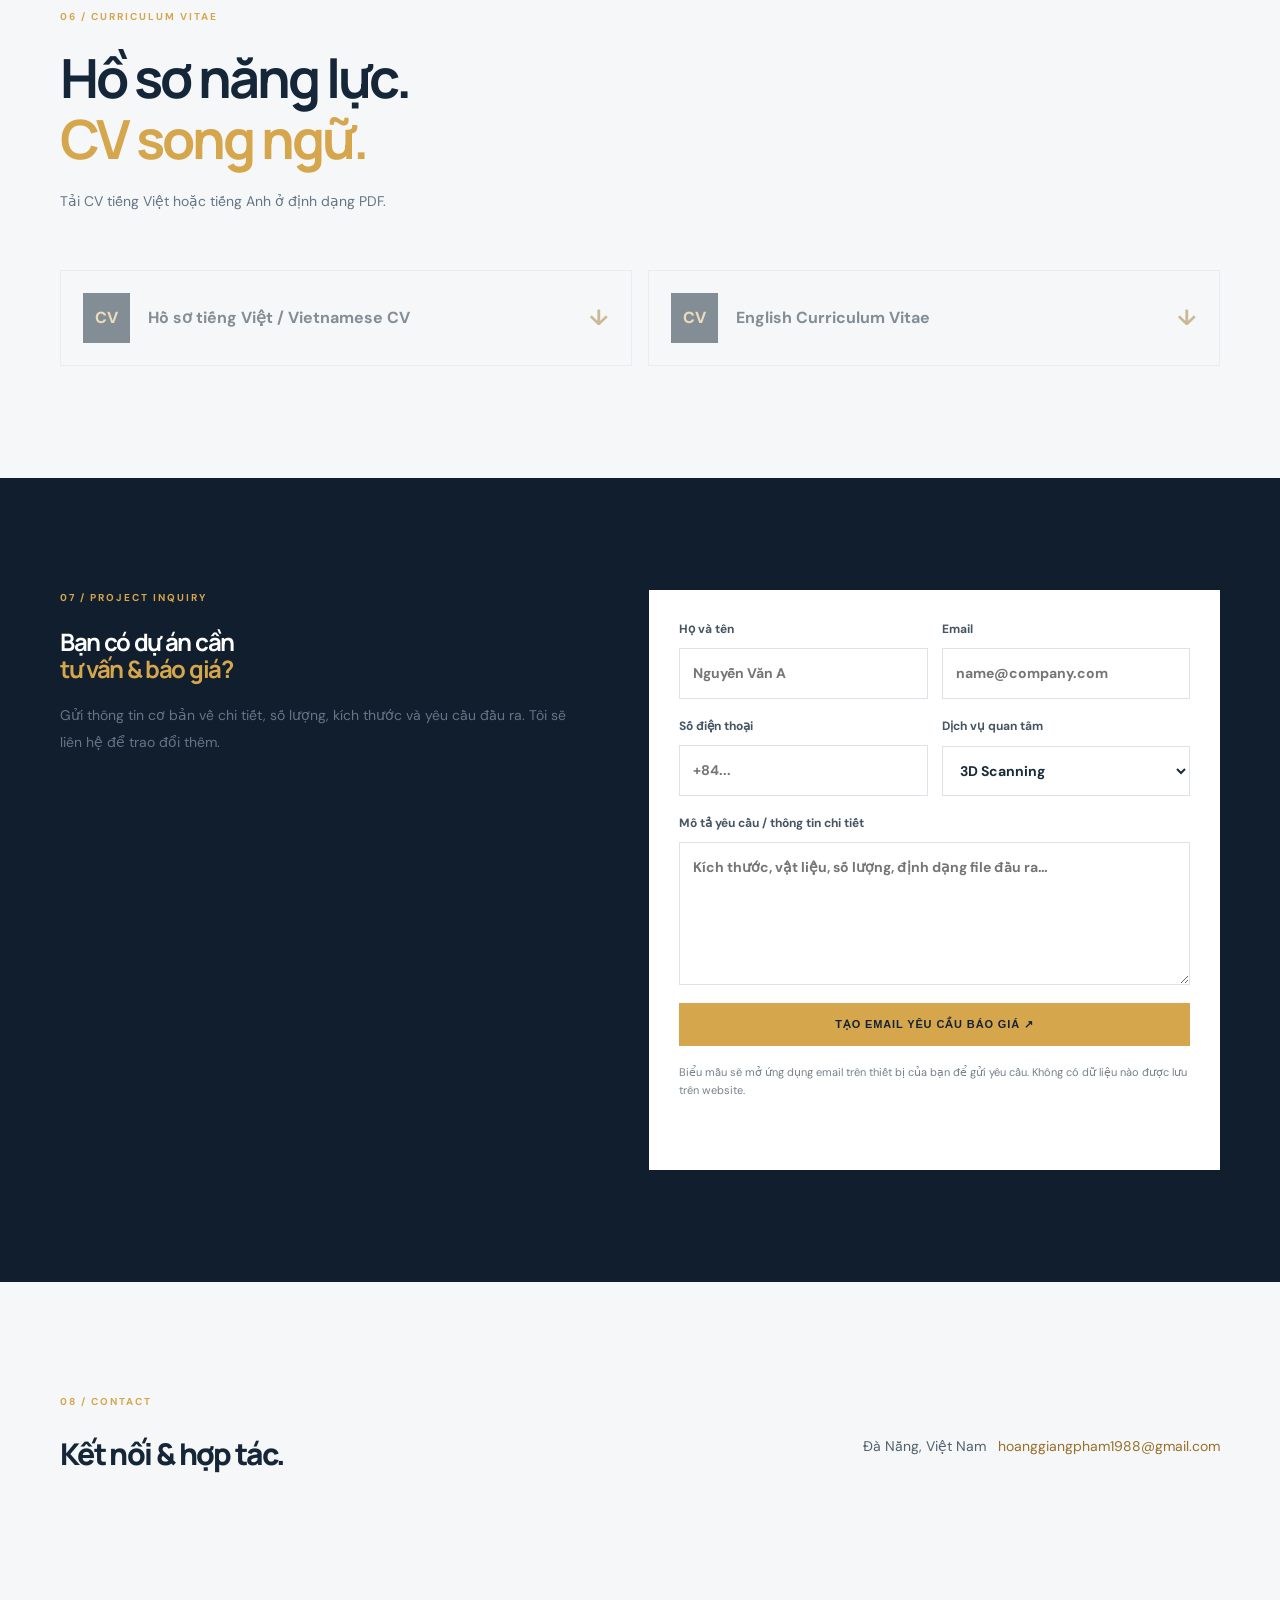
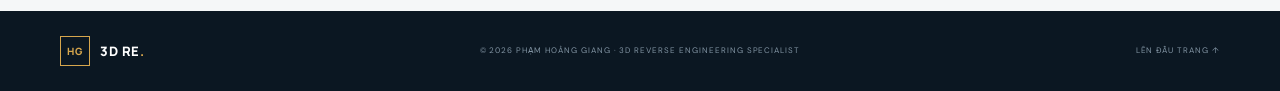
==== commit 4b5fd9b6: "Add files via upload" ====
--- a/index.html
+++ b/index.html
@@ -1,125 +1,23 @@
-<!DOCTYPE html>
+<!doctype html>
 <html lang="vi">
 <head>
-  <meta charset="UTF-8">
-  <meta name="viewport" content="width=device-width, initial-scale=1.0">
-  <meta name="description" content="3D Reverse Engineering Specialist – 3D scanning, reverse engineering, CAD modeling and technical training.">
-  <meta name="theme-color" content="#101e2d">
-  <title>3D Reverse Engineering Specialist | Phạm Hoàng Giang</title>
-  <link rel="preconnect" href="https://fonts.googleapis.com">
-  <link rel="preconnect" href="https://fonts.gstatic.com" crossorigin>
-  <link href="https://fonts.googleapis.com/css2?family=DM+Sans:wght@400;500;600;700&family=Manrope:wght@400;500;600;700;800&display=swap" rel="stylesheet">
-  <link rel="stylesheet" href="assets/css/style.css">
+<meta charset="utf-8"><meta name="viewport" content="width=device-width,initial-scale=1"><meta name="theme-color" content="#101e2d">
+<meta name="description" content="Phạm Hoàng Giang – 3D Scanning, Reverse Engineering, CAD Modeling and Technical Training.">
+<title>Phạm Hoàng Giang | 3D Reverse Engineering Specialist</title>
+<link rel="preconnect" href="https://fonts.googleapis.com"><link rel="preconnect" href="https://fonts.gstatic.com" crossorigin><link href="https://fonts.googleapis.com/css2?family=DM+Sans:wght@400;500;600;700&family=Manrope:wght@400;500;600;700;800&display=swap" rel="stylesheet">
+<link rel="stylesheet" href="assets/css/style.css"><link rel="stylesheet" href="assets/css/portfolio-v2.css">
 </head>
 <body>
-<header class="site-header">
-  <nav class="nav container" aria-label="Main navigation">
-    <a class="brand" href="#home"><span class="brand-mark">HG</span><span>3D RE<span class="brand-dot">.</span></span></a>
-    <button class="menu-toggle" id="menuToggle" aria-label="Open menu" aria-expanded="false">☰</button>
-    <div class="nav-links" id="navLinks">
-      <a href="#about" data-i18n="navAbout">Giới thiệu</a>
-      <a href="#services" data-i18n="navServices">Dịch vụ</a>
-      <a href="#projects" data-i18n="navProjects">Dự án</a>
-      <a href="#training" data-i18n="navTraining">Đào tạo</a>
-      <a href="#contact" data-i18n="navContact">Liên hệ</a>
-      <button class="lang-switch" id="langSwitch" aria-label="Switch language">EN</button>
-    </div>
-  </nav>
-</header>
-
+<header class="site-header"><nav class="nav container"><a class="brand" href="#home"><span class="brand-mark">HG</span><span>3D RE<span class="brand-dot">.</span></span></a><button class="menu-toggle" id="menuToggle" aria-label="Open menu">☰</button><div class="nav-links" id="navLinks"><a href="#about" data-vi="Giới thiệu" data-en="About">Giới thiệu</a><a href="#services" data-vi="Dịch vụ" data-en="Services">Dịch vụ</a><a href="#projects" data-vi="Dự án" data-en="Projects">Dự án</a><a href="#gallery" data-vi="Thư viện" data-en="Gallery">Thư viện</a><a href="#training" data-vi="Đào tạo" data-en="Training">Đào tạo</a><a href="#cv" data-vi="CV" data-en="CV">CV</a><a href="#quote" data-vi="Báo giá" data-en="Request a Quote">Báo giá</a><button class="lang-switch" id="langSwitch">EN</button></div></nav></header>
 <main>
-<section class="hero" id="home">
-  <div class="hero-grid container">
-    <div class="hero-copy">
-      <p class="eyebrow"><span class="status-dot"></span><span data-i18n="heroEyebrow">SCAN 3D · THIẾT KẾ NGƯỢC · CAD</span></p>
-      <h1 data-i18n="heroTitle">Biến dữ liệu 3D thành <em>giải pháp kỹ thuật.</em></h1>
-      <p class="hero-lead" data-i18n="heroLead">Tôi là Phạm Hoàng Giang – chuyên gia Scan 3D, thiết kế ngược và mô hình CAD, tập trung vào ứng dụng thực tế trong cơ khí, chế tạo và phát triển sản phẩm.</p>
-      <div class="hero-actions">
-        <a class="btn btn-primary" href="#projects" data-i18n="heroCta1">Khám phá dự án <span>↗</span></a>
-        <a class="btn btn-ghost" href="#contact" data-i18n="heroCta2">Trao đổi công việc</a>
-      </div>
-      <div class="hero-meta"><span>ĐÀ NẴNG, VIỆT NAM</span><span class="meta-line"></span><span>VI / EN</span></div>
-    </div>
-    <div class="hero-visual" aria-label="Abstract 3D engineering illustration">
-      <div class="visual-glow"></div>
-      <div class="scan-frame">
-        <div class="scan-label">3D SCAN / RECONSTRUCTION</div>
-        <div class="wire-sphere">
-          <div class="sphere-ring ring-a"></div><div class="sphere-ring ring-b"></div><div class="sphere-ring ring-c"></div>
-          <div class="sphere-core"></div>
-        </div>
-        <div class="scan-coordinates">X 124.80<br>Y 058.32<br>Z 211.06</div>
-        <div class="scan-corner corner-a"></div><div class="scan-corner corner-b"></div><div class="scan-corner corner-c"></div><div class="scan-corner corner-d"></div>
-      </div>
-      <div class="floating-tag tag-top">POINT CLOUD <b>●</b></div>
-      <div class="floating-tag tag-bottom">CAD MODEL <b>✓</b></div>
-    </div>
-  </div>
-  <div class="hero-bottom container"><span data-i18n="heroBottom">CHÍNH XÁC TRONG DỮ LIỆU. THỰC TIỄN TRONG GIẢI PHÁP.</span><span>01 / 05</span></div>
-</section>
-
-<section class="section container" id="about">
-  <div class="section-heading"><p class="eyebrow">01 / ABOUT</p><h2 data-i18n="aboutTitle">Kỹ thuật thực tế.<br><em>Tư duy hệ thống.</em></h2></div>
-  <div class="about-layout">
-    <div class="about-intro"><p class="large-copy" data-i18n="aboutLead">Hơn 10 năm kinh nghiệm trong lĩnh vực thiết kế và kỹ thuật cơ khí, cùng định hướng chuyên sâu về Scan 3D và Reverse Engineering.</p><p data-i18n="aboutBody">Tôi kết hợp dữ liệu quét 3D, phân tích hình học và thiết kế CAD để hỗ trợ số hóa chi tiết, phục hồi mô hình, cải tiến sản phẩm và giải quyết các bài toán chế tạo. Bên cạnh công việc dự án, tôi quan tâm đến đào tạo thực hành và chuyển giao quy trình kỹ thuật.</p></div>
-    <div class="about-facts">
-      <div class="fact"><strong>10<span>+</span></strong><small data-i18n="factYears">Năm kinh nghiệm kỹ thuật</small></div>
-      <div class="fact"><strong>3D<span>→</span>CAD</strong><small data-i18n="factWorkflow">Quy trình số hóa đến mô hình</small></div>
-      <div class="fact"><strong>VI<span>/</span>EN</strong><small data-i18n="factLanguage">Giao tiếp song ngữ</small></div>
-      <div class="fact"><strong>RE</strong><small data-i18n="factFocus">Thiết kế ngược & phát triển sản phẩm</small></div>
-    </div>
-  </div>
-</section>
-
-<section class="section section-dark" id="services">
-  <div class="container">
-    <div class="section-heading light"><p class="eyebrow">02 / EXPERTISE</p><h2 data-i18n="servicesTitle">Năng lực &<br><em>dịch vụ chuyên môn.</em></h2><p class="section-sub" data-i18n="servicesSub">Từ hiện vật thực tế đến dữ liệu số và mô hình kỹ thuật có thể sản xuất.</p></div>
-    <div class="service-grid">
-      <article class="service-card"><span class="service-number">01</span><div class="service-icon">⌁</div><h3 data-i18n="service1Title">Scan 3D</h3><p data-i18n="service1Body">Thu thập dữ liệu hình học, xử lý point cloud / polygon mesh cho chi tiết cơ khí, vật thể lớn và sản phẩm có hình dạng phức tạp.</p><span class="service-foot">DATA CAPTURE / MESH</span></article>
-      <article class="service-card"><span class="service-number">02</span><div class="service-icon">◇</div><h3 data-i18n="service2Title">Reverse Engineering</h3><p data-i18n="service2Body">Phân tích hình học, dựng lại bề mặt và đặc trưng thiết kế từ dữ liệu scan hoặc mẫu vật lý.</p><span class="service-foot">RECONSTRUCTION / CAD</span></article>
-      <article class="service-card"><span class="service-number">03</span><div class="service-icon">▱</div><h3 data-i18n="service3Title">CAD Modeling</h3><p data-i18n="service3Body">Thiết kế chi tiết, lắp ráp và bản vẽ kỹ thuật phục vụ kiểm tra, cải tiến và chế tạo.</p><span class="service-foot">3D MODEL / DRAWING</span></article>
-      <article class="service-card"><span class="service-number">04</span><div class="service-icon">⌘</div><h3 data-i18n="service4Title">Đào tạo kỹ thuật</h3><p data-i18n="service4Body">Hướng dẫn thực hành Scan 3D, Geomagic Design X, CATIA và quy trình thiết kế ngược theo dự án.</p><span class="service-foot">TRAINING / WORKFLOW</span></article>
-    </div>
-  </div>
-</section>
-
-<section class="section container" id="projects">
-  <div class="section-heading"><p class="eyebrow">03 / SELECTED WORK</p><h2 data-i18n="projectsTitle">Dự án &<br><em>ứng dụng thực tế.</em></h2><p class="section-sub" data-i18n="projectsSub">Một số nhóm dự án tiêu biểu. Thay ảnh minh họa bằng hình ảnh công việc thực tế trước khi công bố.</p></div>
-  <div class="project-grid">
-    <article class="project-card project-wide"><div class="project-art art-scan"><span class="art-caption">01 / SCANNING</span><div class="mesh-object"></div></div><div class="project-info"><div><span class="project-type" data-i18n="projectType1">SỐ HÓA VẬT THỂ</span><h3 data-i18n="project1Title">Scan 3D chi tiết & vật thể kích thước lớn</h3><p data-i18n="project1Body">Thu thập dữ liệu hình học, căn chỉnh và xử lý mesh để lưu trữ, kiểm tra hoặc chuyển sang bước thiết kế ngược.</p></div><span class="project-arrow">↗</span></div></article>
-    <article class="project-card"><div class="project-art art-gear"><span class="art-caption">02 / MECHANICAL RE</span><div class="gear-shape">⚙</div></div><div class="project-info"><div><span class="project-type" data-i18n="projectType2">CƠ KHÍ</span><h3 data-i18n="project2Title">Phục hồi mô hình chi tiết cơ khí</h3><p data-i18n="project2Body">Dựng lại hình học CAD từ mẫu vật lý và dữ liệu scan.</p></div><span class="project-arrow">↗</span></div></article>
-    <article class="project-card"><div class="project-art art-sculpt"><span class="art-caption">03 / COMPLEX SHAPE</span><div class="sculpt-lines"></div></div><div class="project-info"><div><span class="project-type" data-i18n="projectType3">BIÊN DẠNG PHỨC TẠP</span><h3 data-i18n="project3Title">Scan & xử lý mô hình điêu khắc</h3><p data-i18n="project3Body">Xử lý mesh, bảo toàn chi tiết bề mặt và chuẩn bị dữ liệu cho các công đoạn tiếp theo.</p></div><span class="project-arrow">↗</span></div></article>
-  </div>
-  <p class="notice" data-i18n="projectNotice">Lưu ý: các hình khối trên là đồ họa minh họa giao diện, không phải ảnh dự án đã thực hiện.</p>
-</section>
-
-<section class="section training-section" id="training">
-  <div class="container training-layout">
-    <div><p class="eyebrow">04 / TRAINING & TEACHING</p><h2 data-i18n="trainingTitle">Chia sẻ kiến thức.<br><em>Phát triển năng lực.</em></h2><p class="section-sub" data-i18n="trainingLead">Sẵn sàng tham gia giảng dạy, hướng dẫn đồ án và đào tạo thực hành trong lĩnh vực Scan 3D – Thiết kế ngược – CAD/CAM.</p><a class="text-link" href="#contact" data-i18n="trainingCta">Trao đổi cơ hội giảng dạy <span>↗</span></a></div>
-    <div class="training-list">
-      <div class="training-item"><span>01</span><div><h3>Geomagic Design X</h3><p data-i18n="train1">Quy trình xử lý dữ liệu scan và dựng mô hình CAD tham số.</p></div><b>↗</b></div>
-      <div class="training-item"><span>02</span><div><h3>CATIA V5</h3><p data-i18n="train2">Thiết kế cơ khí, surface modeling và ứng dụng thiết kế ngược.</p></div><b>↗</b></div>
-      <div class="training-item"><span>03</span><div><h3>3D Scanning & RE</h3><p data-i18n="train3">Nguyên lý scan, chuẩn bị mẫu, thu thập và đánh giá dữ liệu.</p></div><b>↗</b></div>
-      <div class="training-item"><span>04</span><div><h3>Blender / Mesh Repair</h3><p data-i18n="train4">Làm sạch, sửa lỗi và tối ưu dữ liệu STL / polygon mesh.</p></div><b>↗</b></div>
-    </div>
-  </div>
-</section>
-
-<section class="section section-dark contact-section" id="contact">
-  <div class="container contact-layout">
-    <div><p class="eyebrow">05 / CONTACT</p><h2 data-i18n="contactTitle">Cùng trao đổi<br><em>về dự án tiếp theo.</em></h2><p class="section-sub" data-i18n="contactLead">Bạn đang cần số hóa chi tiết, phục hồi mô hình CAD, cải tiến sản phẩm hoặc tìm giảng viên thực hành? Hãy liên hệ.</p></div>
-    <div class="contact-panel">
-      <p class="contact-label" data-i18n="contactInfo">THÔNG TIN LIÊN HỆ</p>
-      <a class="contact-line" href="mailto:YOUR_EMAIL@example.com"><span>Email</span><b>YOUR_EMAIL@example.com ↗</b></a>
-      <a class="contact-line" href="tel:+84YOURPHONE"><span>Phone / Zalo</span><b>+84 YOUR PHONE ↗</b></a>
-      <div class="contact-line"><span>Location</span><b>Đà Nẵng, Việt Nam</b></div>
-      <p class="contact-hint" data-i18n="contactHint">Vui lòng thay email và số điện thoại mẫu bằng thông tin liên hệ chính thức trong tệp index.html.</p>
-      <a class="btn btn-primary" href="mailto:YOUR_EMAIL@example.com" data-i18n="contactCta">Gửi email trao đổi <span>↗</span></a>
-    </div>
-  </div>
-</section>
-</main>
-<footer class="footer"><div class="container footer-inner"><a class="brand" href="#home"><span class="brand-mark">HG</span><span>3D RE<span class="brand-dot">.</span></span></a><span>© <span id="year"></span> PHẠM HOÀNG GIANG · 3D REVERSE ENGINEERING SPECIALIST</span><a href="#home" data-i18n="backTop">LÊN ĐẦU TRANG ↑</a></div></footer>
-<script src="assets/js/main.js"></script>
-</body>
-</html>+<section class="hero" id="home"><div class="hero-grid container"><div class="hero-copy"><p class="eyebrow"><span class="status-dot"></span> SCAN 3D · REVERSE ENGINEERING · CAD</p><h1 data-vi="Biến dữ liệu 3D thành <em>giải pháp kỹ thuật.</em>" data-en="Turning 3D data into <em>engineering solutions.</em>">Biến dữ liệu 3D thành <em>giải pháp kỹ thuật.</em></h1><p class="hero-lead" data-vi="Tôi là Phạm Hoàng Giang – chuyên gia Scan 3D, thiết kế ngược và mô hình CAD, tập trung vào ứng dụng thực tế trong cơ khí, chế tạo và phát triển sản phẩm." data-en="I’m Pham Hoang Giang, a 3D scanning, reverse engineering and CAD specialist focused on practical applications in mechanical engineering, manufacturing and product development.">Tôi là Phạm Hoàng Giang – chuyên gia Scan 3D, thiết kế ngược và mô hình CAD, tập trung vào ứng dụng thực tế trong cơ khí, chế tạo và phát triển sản phẩm.</p><div class="hero-actions"><a class="btn btn-primary" href="#projects" data-vi="Xem dự án ↗" data-en="View projects ↗">Xem dự án ↗</a><a class="btn btn-ghost" href="#quote" data-vi="Yêu cầu báo giá" data-en="Request a quote">Yêu cầu báo giá</a></div><div class="hero-meta"><span>ĐÀ NẴNG, VIỆT NAM</span><span class="meta-line"></span><span>VI / EN</span></div></div><div class="hero-visual"><div class="visual-glow"></div><div class="scan-frame"><div class="scan-label">3D SCAN / RECONSTRUCTION</div><div class="wire-sphere"><div class="sphere-ring ring-a"></div><div class="sphere-ring ring-b"></div><div class="sphere-ring ring-c"></div><div class="sphere-core"></div></div><div class="scan-coordinates">X 124.80<br>Y 058.32<br>Z 211.06</div><div class="scan-corner corner-a"></div><div class="scan-corner corner-b"></div><div class="scan-corner corner-c"></div><div class="scan-corner corner-d"></div></div><div class="floating-tag tag-top">POINT CLOUD <b>●</b></div><div class="floating-tag tag-bottom">CAD MODEL <b>✓</b></div></div></div><div class="hero-bottom container"><span data-vi="CHÍNH XÁC TRONG DỮ LIỆU. THỰC TIỄN TRONG GIẢI PHÁP." data-en="PRECISION IN DATA. PRACTICALITY IN SOLUTIONS.">CHÍNH XÁC TRONG DỮ LIỆU. THỰC TIỄN TRONG GIẢI PHÁP.</span><span>01 / 08</span></div></section>
+<section class="section container" id="about"><div class="section-heading"><p class="eyebrow">01 / ABOUT</p><h2 data-vi="Kỹ thuật thực tế.<br><em>Tư duy hệ thống.</em>" data-en="Practical engineering.<br><em>Systematic thinking.</em>">Kỹ thuật thực tế.<br><em>Tư duy hệ thống.</em></h2></div><div class="about-layout"><div class="about-intro"><p class="large-copy" data-vi="Hơn 10 năm kinh nghiệm trong lĩnh vực kỹ thuật cơ khí, thiết kế và phát triển sản phẩm." data-en="Over 10 years of experience in mechanical engineering, design and product development.">Hơn 10 năm kinh nghiệm trong lĩnh vực kỹ thuật cơ khí, thiết kế và phát triển sản phẩm.</p><p data-vi="Tôi kết hợp dữ liệu quét 3D, phân tích hình học và thiết kế CAD để hỗ trợ số hóa chi tiết, phục hồi mô hình, cải tiến sản phẩm và giải quyết các bài toán chế tạo. Tôi cũng quan tâm đến đào tạo thực hành và chuyển giao quy trình kỹ thuật." data-en="I combine 3D scan data, geometric analysis and CAD design to digitize parts, reconstruct models, improve products and solve manufacturing challenges. I am also interested in hands-on training and technical knowledge transfer.">Tôi kết hợp dữ liệu quét 3D, phân tích hình học và thiết kế CAD để hỗ trợ số hóa chi tiết, phục hồi mô hình, cải tiến sản phẩm và giải quyết các bài toán chế tạo. Tôi cũng quan tâm đến đào tạo thực hành và chuyển giao quy trình kỹ thuật.</p></div><div class="about-facts"><div class="fact"><strong>10<span>+</span></strong><small data-vi="Năm kinh nghiệm kỹ thuật" data-en="Years of technical experience">Năm kinh nghiệm kỹ thuật</small></div><div class="fact"><strong>3D<span>→</span>CAD</strong><small data-vi="Quy trình số hóa đến mô hình" data-en="From digitizing to CAD">Quy trình số hóa đến mô hình</small></div><div class="fact"><strong>VI<span>/</span>EN</strong><small data-vi="Hồ sơ song ngữ" data-en="Bilingual profile">Hồ sơ song ngữ</small></div><div class="fact"><strong>RE</strong><small data-vi="Thiết kế ngược & phát triển sản phẩm" data-en="Reverse engineering & product development">Thiết kế ngược & phát triển sản phẩm</small></div></div></div></section>
+<section class="section section-dark" id="services"><div class="container"><div class="section-heading light"><p class="eyebrow">02 / EXPERTISE</p><h2 data-vi="Năng lực &<br><em>dịch vụ chuyên môn.</em>" data-en="Expertise &<br><em>professional services.</em>">Năng lực &<br><em>dịch vụ chuyên môn.</em></h2><p class="section-sub" data-vi="Từ hiện vật thực tế đến dữ liệu số và mô hình kỹ thuật có thể sản xuất." data-en="From physical objects to digital data and production-ready engineering models.">Từ hiện vật thực tế đến dữ liệu số và mô hình kỹ thuật có thể sản xuất.</p></div><div class="service-grid"><article class="service-card"><span class="service-number">01</span><div class="service-icon">⌁</div><h3>3D Scanning</h3><p data-vi="Thu thập dữ liệu hình học, xử lý point cloud / polygon mesh cho chi tiết cơ khí, vật thể lớn và sản phẩm phức tạp." data-en="Capture geometric data and process point clouds / polygon meshes for mechanical parts, large objects and complex products.">Thu thập dữ liệu hình học, xử lý point cloud / polygon mesh cho chi tiết cơ khí, vật thể lớn và sản phẩm phức tạp.</p><span class="service-foot">DATA CAPTURE / MESH</span></article><article class="service-card"><span class="service-number">02</span><div class="service-icon">◇</div><h3>Reverse Engineering</h3><p data-vi="Phân tích hình học, dựng lại bề mặt và đặc trưng thiết kế từ dữ liệu scan hoặc mẫu vật lý." data-en="Analyze geometry and reconstruct surfaces and design features from scan data or physical samples.">Phân tích hình học, dựng lại bề mặt và đặc trưng thiết kế từ dữ liệu scan hoặc mẫu vật lý.</p><span class="service-foot">RECONSTRUCTION / CAD</span></article><article class="service-card"><span class="service-number">03</span><div class="service-icon">▱</div><h3>CAD Modeling</h3><p data-vi="Thiết kế chi tiết, lắp ráp và bản vẽ kỹ thuật phục vụ kiểm tra, cải tiến và chế tạo." data-en="Create parts, assemblies and engineering drawings for inspection, improvement and manufacturing.">Thiết kế chi tiết, lắp ráp và bản vẽ kỹ thuật phục vụ kiểm tra, cải tiến và chế tạo.</p><span class="service-foot">3D MODEL / DRAWING</span></article><article class="service-card"><span class="service-number">04</span><div class="service-icon">⌘</div><h3 data-vi="Đào tạo kỹ thuật" data-en="Technical Training">Đào tạo kỹ thuật</h3><p data-vi="Hướng dẫn thực hành Scan 3D, Geomagic Design X, CATIA và quy trình thiết kế ngược." data-en="Hands-on training in 3D scanning, Geomagic Design X, CATIA and reverse engineering workflows.">Hướng dẫn thực hành Scan 3D, Geomagic Design X, CATIA và quy trình thiết kế ngược.</p><span class="service-foot">TRAINING / WORKFLOW</span></article></div></div></section>
+<section class="section container" id="projects"><div class="section-heading"><p class="eyebrow">03 / SELECTED WORK</p><h2 data-vi="Dự án &<br><em>ứng dụng thực tế.</em>" data-en="Projects &<br><em>real-world applications.</em>">Dự án &<br><em>ứng dụng thực tế.</em></h2><p class="section-sub" data-vi="Các dự án sẽ được cập nhật từ trang quản trị nội dung." data-en="Projects are managed and updated through the content dashboard.">Các dự án sẽ được cập nhật từ trang quản trị nội dung.</p></div><div class="dynamic-grid" id="projectList"><p class="empty-state">Đang tải dự án…</p></div></section>
+<section class="section section-gallery" id="gallery"><div class="container"><div class="section-heading"><p class="eyebrow">04 / MEDIA LIBRARY</p><h2 data-vi="Thư viện hình ảnh &<br><em>video kỹ thuật.</em>" data-en="Image &<br><em>technical video library.</em>">Thư viện hình ảnh &<br><em>video kỹ thuật.</em></h2></div><div class="dynamic-grid gallery-grid" id="galleryList"><p class="empty-state">Đang tải thư viện…</p></div></div></section>
+<section class="section training-section" id="training"><div class="container"><div class="section-heading"><p class="eyebrow">05 / TRAINING & TEACHING</p><h2 data-vi="Đào tạo &<br><em>khóa học chuyên môn.</em>" data-en="Training &<br><em>professional courses.</em>">Đào tạo &<br><em>khóa học chuyên môn.</em></h2><p class="section-sub" data-vi="Chương trình thực hành được cập nhật qua trang quản trị." data-en="Hands-on course information is maintained in the admin dashboard.">Chương trình thực hành được cập nhật qua trang quản trị.</p></div><div class="dynamic-grid" id="courseList"><p class="empty-state">Đang tải khóa học…</p></div></div></section>
+<section class="section container" id="cv"><div class="section-heading"><p class="eyebrow">06 / CURRICULUM VITAE</p><h2 data-vi="Hồ sơ năng lực.<br><em>CV song ngữ.</em>" data-en="Professional profile.<br><em>Bilingual CV.</em>">Hồ sơ năng lực.<br><em>CV song ngữ.</em></h2><p class="section-sub" data-vi="Tải CV tiếng Việt hoặc tiếng Anh ở định dạng PDF." data-en="Download the Vietnamese or English CV in PDF format.">Tải CV tiếng Việt hoặc tiếng Anh ở định dạng PDF.</p></div><div id="cvLinks" class="cv-links"><p class="empty-state">Chưa có đường dẫn CV. Vui lòng cập nhật trong trang quản trị.</p></div></section>
+<section class="section section-dark" id="quote"><div class="container quote-layout"><div><p class="eyebrow">07 / PROJECT INQUIRY</p><h2 data-vi="Bạn có dự án cần<br><em>tư vấn & báo giá?</em>" data-en="Have a project for<br><em>consultation & quotation?</em>">Bạn có dự án cần<br><em>tư vấn & báo giá?</em></h2><p class="section-sub" data-vi="Gửi thông tin cơ bản về chi tiết, số lượng, kích thước và yêu cầu đầu ra. Tôi sẽ liên hệ để trao đổi thêm." data-en="Share basic details about the part, quantity, dimensions and deliverables. I will get in touch to discuss the next steps.">Gửi thông tin cơ bản về chi tiết, số lượng, kích thước và yêu cầu đầu ra. Tôi sẽ liên hệ để trao đổi thêm.</p></div><form id="quoteForm" class="quote-form"><div class="form-row"><label><span data-vi="Họ và tên" data-en="Full name">Họ và tên</span><input name="name" required placeholder="Nguyễn Văn A"></label><label><span>Email</span><input name="email" type="email" required placeholder="name@company.com"></label></div><div class="form-row"><label><span data-vi="Số điện thoại" data-en="Phone number">Số điện thoại</span><input name="phone" placeholder="+84..."></label><label><span data-vi="Dịch vụ quan tâm" data-en="Service required">Dịch vụ quan tâm</span><select name="service"><option value="3D Scanning">3D Scanning</option><option value="Reverse Engineering">Reverse Engineering</option><option value="CAD Modeling">CAD Modeling</option><option value="Technical Training">Technical Training</option><option value="Other">Other</option></select></label></div><label><span data-vi="Mô tả yêu cầu / thông tin chi tiết" data-en="Project details / requirements">Mô tả yêu cầu / thông tin chi tiết</span><textarea name="details" rows="5" required placeholder="Kích thước, vật liệu, số lượng, định dạng file đầu ra…"></textarea></label><button class="btn btn-primary" type="submit" data-vi="Tạo email yêu cầu báo giá ↗" data-en="Prepare quotation email ↗">Tạo email yêu cầu báo giá ↗</button><p class="form-note" data-vi="Biểu mẫu sẽ mở ứng dụng email trên thiết bị của bạn để gửi yêu cầu. Không có dữ liệu nào được lưu trên website." data-en="This form opens your email application to send the request. The website does not store submitted information.">Biểu mẫu sẽ mở ứng dụng email trên thiết bị của bạn để gửi yêu cầu. Không có dữ liệu nào được lưu trên website.</p><p id="formStatus" role="status"></p></form></div></section>
+<section class="section container contact-strip" id="contact"><div><p class="eyebrow">08 / CONTACT</p><h2 data-vi="Kết nối & hợp tác." data-en="Connect & collaborate.">Kết nối & hợp tác.</h2></div><div class="contact-details" id="contactDetails">Đà Nẵng, Việt Nam · Cập nhật email trong trang quản trị.</div></section>
+</main><footer class="footer"><div class="container footer-inner"><a class="brand" href="#home"><span class="brand-mark">HG</span><span>3D RE<span class="brand-dot">.</span></span></a><span>© <span id="year"></span> PHẠM HOÀNG GIANG · 3D REVERSE ENGINEERING SPECIALIST</span><a href="#home" data-vi="LÊN ĐẦU TRANG ↑" data-en="BACK TO TOP ↑">LÊN ĐẦU TRANG ↑</a></div></footer>
+<script src="assets/js/site.js"></script></body></html>
--- a/assets/css/portfolio-v2.css
+++ b/assets/css/portfolio-v2.css
@@ -0,0 +1 @@
+.dynamic-grid{display:grid;grid-template-columns:repeat(2,minmax(0,1fr));gap:24px;margin-top:38px}.dynamic-card,.gallery-card,.course-card{background:#fff;border:1px solid #e4e8ec;min-width:0}.dynamic-image{display:block;width:100%;height:260px;object-fit:cover;background:#e9edf0}.dynamic-placeholder{height:260px;display:grid;place-items:center;background:linear-gradient(135deg,#13283b,#28445a);color:#d8b66b;font:800 30px Manrope,sans-serif;letter-spacing:5px}.dynamic-card-body{padding:24px}.dynamic-card-body small,.course-index{color:#a47d34;text-transform:uppercase;letter-spacing:1.6px;font-size:11px;font-weight:700}.dynamic-card-body h3,.course-card h3{font:700 21px Manrope,sans-serif;margin:10px 0}.dynamic-card-body p,.course-card p{color:#64717d;line-height:1.75;font-size:14px}.tag{display:inline-block;padding:7px 10px;background:#f1f3f5;color:#5b6873;font-size:11px;margin:8px 8px 0 0}.empty-state{padding:25px;background:#f3f5f6;color:#65717b;grid-column:1/-1}.section-gallery{background:#f5f6f6}.gallery-grid{grid-template-columns:repeat(3,minmax(0,1fr))}.gallery-card .dynamic-image,.gallery-card .dynamic-placeholder{height:210px}.gallery-card .dynamic-card-body{padding:16px 18px}.gallery-card h3{font-size:16px;margin:0}.video-thumb{height:210px;background:linear-gradient(135deg,#152b3d,#39536a);display:flex;align-items:center;justify-content:center;flex-direction:column;gap:12px;color:#e7c77e;font-size:35px}.video-thumb span{font-size:14px;color:white}.course-card{padding:27px}.course-card h3{margin-top:16px}.course-meta{border-top:1px solid #e7eaed;padding-top:14px;margin-top:18px;color:#9a7839;font-size:12px}.cv-links{display:grid;grid-template-columns:repeat(2,minmax(0,1fr));gap:16px;margin-top:32px}.cv-download{display:flex;align-items:center;gap:18px;padding:22px;border:1px solid #dfe4e8;color:#142637}.cv-download span{background:#142637;color:#e4c47d;padding:12px;font-weight:800}.cv-download b{flex:1}.cv-download strong{font-size:22px;color:#a17b36}.cv-download[aria-disabled=true]{opacity:.5;pointer-events:none}.quote-layout{display:grid;grid-template-columns:1fr 1.1fr;gap:70px;align-items:start}.quote-form{background:#fff;padding:30px;color:#142637;display:grid;gap:18px}.quote-form label{display:grid;gap:8px;font-size:12px;font-weight:700;color:#465563}.quote-form input,.quote-form select,.quote-form textarea{width:100%;border:1px solid #dce2e7;background:#fff;padding:13px;font:inherit;font-size:14px;color:#182b3b;border-radius:0}.form-row{display:grid;grid-template-columns:1fr 1fr;gap:14px}.form-note{font-size:11px;color:#75818b;line-height:1.6}.contact-strip{display:flex;align-items:center;justify-content:space-between;gap:25px}.contact-strip h2{font:800 30px Manrope,sans-serif}.contact-details{display:flex;flex-wrap:wrap;gap:12px;color:#53616d;font-size:14px}.contact-details a{color:#986f2b}.contact-sep{color:#c0c6cb}.training-section .section-heading{max-width:720px}.training-section{background:#f5f6f6}.contact-section .section-sub{color:#bac4cd}.quote-form #formStatus{font-size:12px;color:#59765b}.admin-body{background:#f3f5f7;min-height:100vh;color:#172a3a}.admin-shell{max-width:1080px;margin:40px auto;padding:0 20px}.admin-head{display:flex;justify-content:space-between;align-items:center;gap:15px;margin-bottom:25px}.admin-head h1{font:800 28px Manrope,sans-serif;margin:0}.admin-card{background:white;border:1px solid #e1e6ea;padding:24px;margin:18px 0}.admin-card h2{font:700 19px Manrope;margin:0 0 15px}.admin-grid{display:grid;grid-template-columns:1fr 1fr;gap:14px}.admin-field{display:grid;gap:6px;margin:10px 0}.admin-field label{font-size:12px;font-weight:700;color:#4e5c68}.admin-field input,.admin-field textarea,.admin-field select{width:100%;padding:11px;border:1px solid #cfd7de;font:inherit;font-size:14px}.admin-field textarea{min-height:80px}.admin-actions{display:flex;gap:10px;flex-wrap:wrap;margin-top:16px}.admin-btn{border:0;background:#142b3d;color:white;padding:11px 16px;cursor:pointer;font-weight:700}.admin-btn.gold{background:#a17b36}.admin-btn.light{background:#e9edf0;color:#263746}.admin-status{font-size:13px;color:#547454;white-space:pre-wrap}.admin-help{font-size:13px;line-height:1.7;color:#63717d}.admin-tabs{display:flex;gap:8px;flex-wrap:wrap}.admin-tabs button.active{background:#a17b36}.admin-list{display:grid;gap:8px}.admin-list-row{display:flex;justify-content:space-between;gap:10px;align-items:center;padding:10px;background:#f3f5f7}.admin-list-row button{border:0;padding:7px 10px;cursor:pointer}.danger{color:#9b3434}.hidden{display:none!important}@media(max-width:760px){.dynamic-grid,.gallery-grid,.cv-links,.quote-layout,.admin-grid{grid-template-columns:1fr}.quote-layout{gap:25px}.form-row{grid-template-columns:1fr}.contact-strip{display:block}.contact-details{margin-top:18px}.admin-shell{margin:20px auto}.admin-card{padding:16px}}
